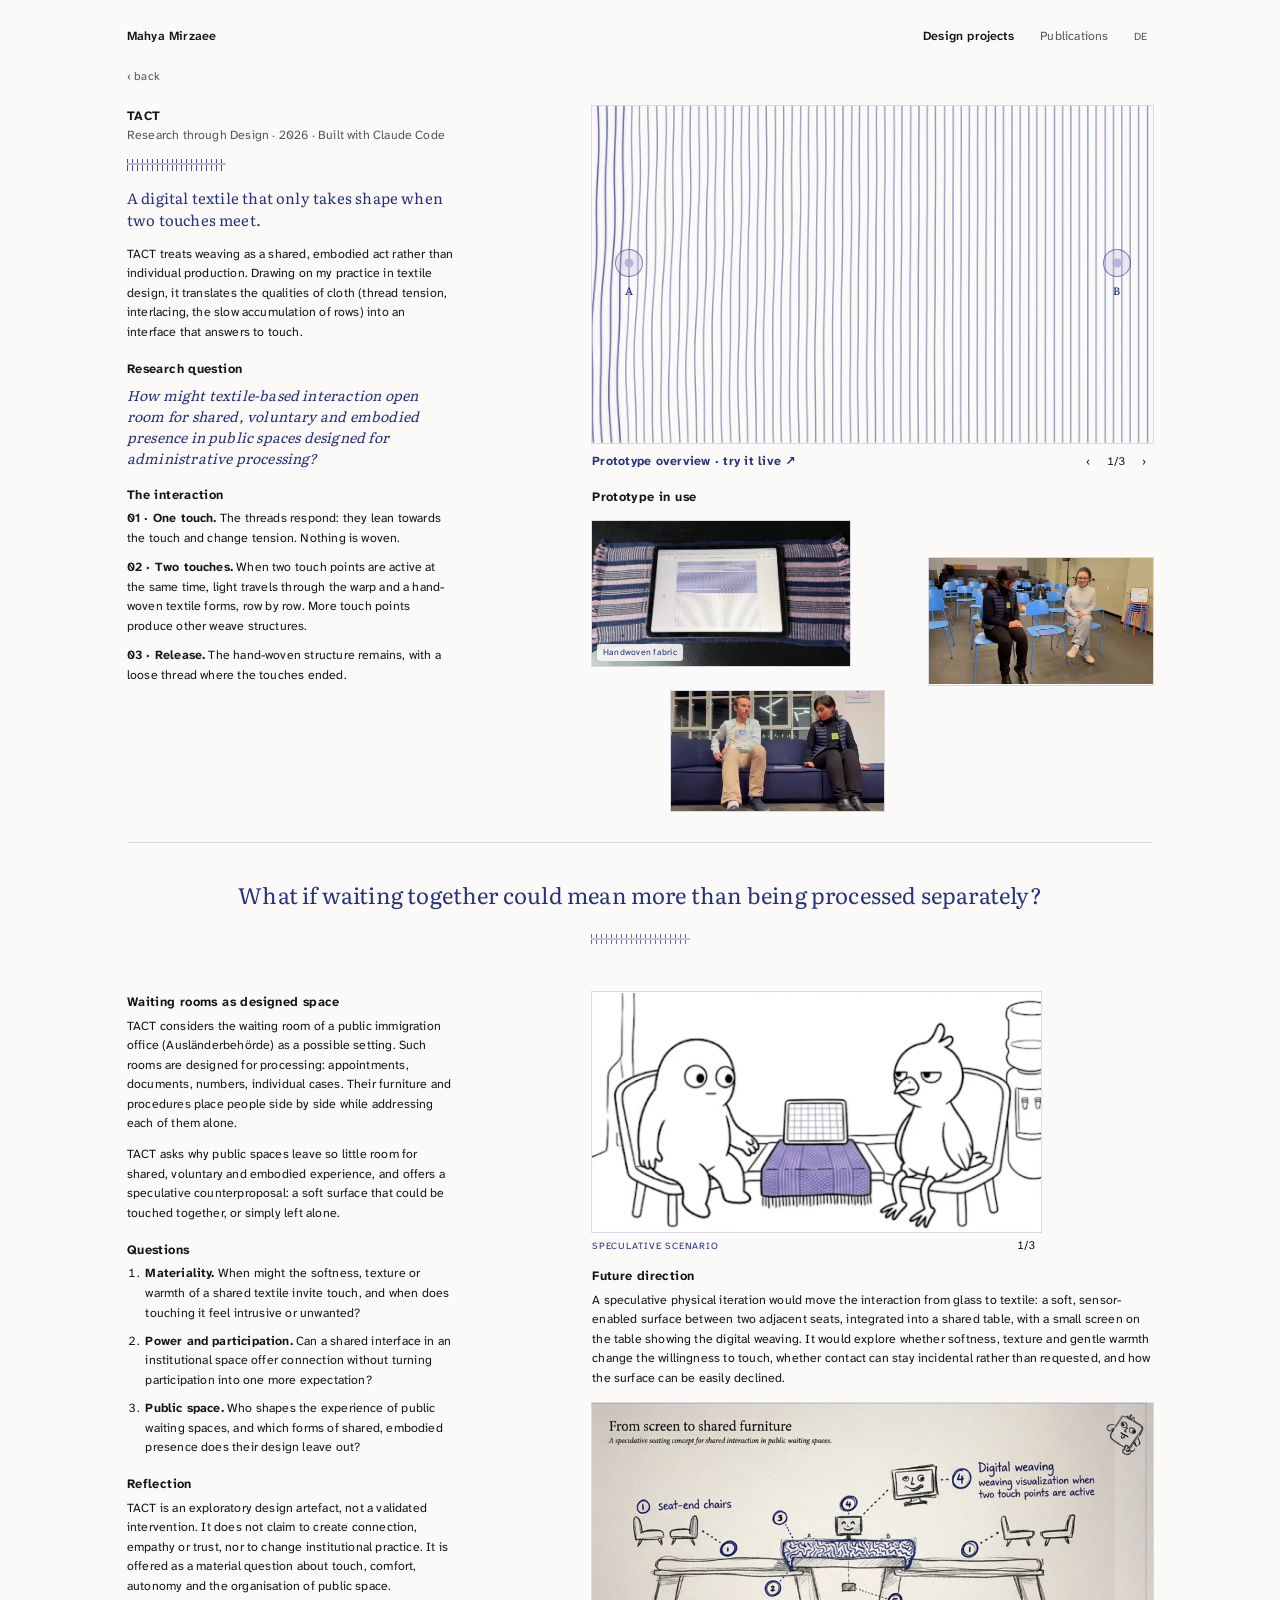
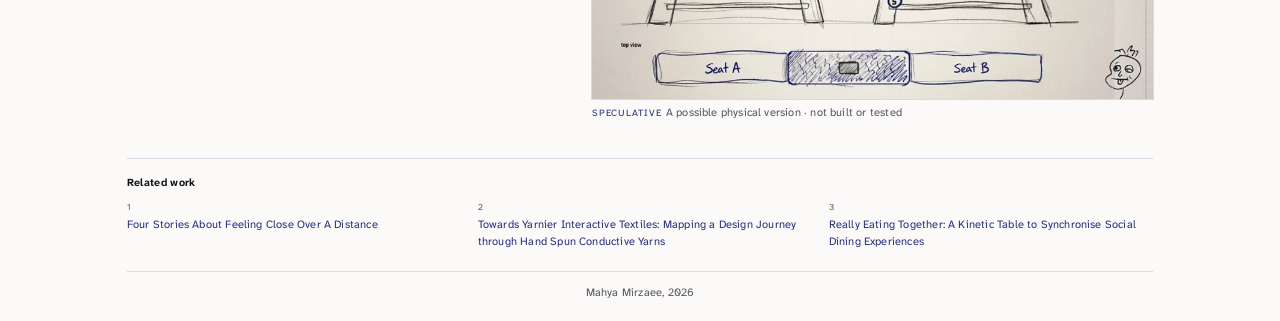
==== project.html @ 3518ac8b "Remove the tablet and touch-points note from the page; it stays in the project notes Co-Authored-By:" ====
<!doctype html>
<html lang="en">
<head>
  <meta charset="utf-8">
  <meta name="viewport" content="width=device-width, initial-scale=1">
  <title>TACT · Mahya Mirzaee</title>
  <meta name="description" content="TACT: a speculative HCI artefact. A digital textile that only takes shape when two touches meet, questioning how shared, voluntary and embodied experience might find room in institutional public spaces.">
  <meta name="theme-color" content="#fbfaf8">
  <link rel="icon" href="icon.svg" type="image/svg+xml">
  <link rel="stylesheet" href="project.css?v=55">
<style id="site-bar">
  /* same top bar as the portfolio (mahyamirzaee.github.io) */
  .site-bar { display: flex; flex-wrap: wrap; align-items: baseline; gap: 12px 24px; padding: 4px 0 26px; font-family: "Atkinson Hyperlegible Next", system-ui, sans-serif; }
  .site-bar .sb-name { margin-right: auto; font-size: 15px; font-weight: 600; color: #141418; text-decoration: none; }
  .site-bar nav { display: flex; flex-wrap: wrap; gap: 6px 32px; }
  .site-bar nav a { font-size: 15px; color: #55545f; text-decoration: none; }
  .site-bar nav a[aria-current="page"] { color: #141418; font-weight: 600; }
  .site-bar .sb-lang { font-size: 13px; color: #55545f; text-decoration: none; padding: 2px 7px; }
  .site-bar a:hover { color: #26307f; }
  /* one look for every back link */
  .top { font-size: 14px; }
  .top a { color: #55545f; text-decoration: none; }
  .top a:hover { color: #141418; text-decoration: underline; }
  @media (max-width: 640px) { .site-bar .sb-name { width: 100%; } }
</style>
</head>
<body>
<div class="page">

  <header class="site-bar">
    <a class="sb-name" href="https://mahyamirzaee.github.io/">Mahya Mirzaee</a>
    <nav aria-label="Main">
      <a href="https://mahyamirzaee.github.io/projects/" aria-current="page">Design projects</a>
      <a href="https://mahyamirzaee.github.io/publications/">Publications</a>
    </nav>
    <a class="sb-lang" href="https://mahyamirzaee.github.io/de/projects/" lang="de" hreflang="de" aria-label="Deutsch">DE</a>
  </header>
  <nav class="top" aria-label="Back">
    <a href="https://mahyamirzaee.github.io/projects/">‹ back</a>
  </nav>

  <main>
  <!-- ===== Screen 1: proposition, research question, the implemented prototype ===== -->
  <section class="sheet" aria-labelledby="title">
    <div class="col">
      <h1 id="title">TACT</h1>
      <p class="sub">Research through Design · 2026 · Built with Claude Code</p>
      <div class="thread" aria-hidden="true"></div>

      <p class="lead">A digital textile that only takes shape when two touches meet.</p>
      <p>TACT treats weaving as a shared, embodied act rather than individual production. Drawing on my practice in textile design, it translates the qualities of cloth (thread tension, interlacing, the slow accumulation of rows) into an interface that answers to touch.</p>

      <h2>Research question</h2>
      <p class="rq">How might textile-based interaction open room for shared, voluntary and embodied presence in public spaces designed for administrative processing?</p>

      <h2>The interaction</h2>
      <ol class="stages">
        <li>
          <span><b>01 · One touch.</b> The threads respond: they lean towards the touch and change tension. Nothing is woven.</span>
        </li>
        <li>
          <span><b>02 · Two touches.</b> When two touch points are active at the same time, light travels through the warp and a hand-woven textile forms, row by row. More touch points produce other weave structures.</span>
        </li>
        <li>
          <span><b>03 · Release.</b> The hand-woven structure remains, with a loose thread where the touches ended.</span>
        </li>
      </ol>

    </div>

    <div class="cluster">
      <figure>
        <div class="frame r32 slides seq" id="slides" data-group="overview" data-slide="0" aria-roledescription="slideshow" aria-label="Screen captures of the digital prototype">
          <img class="slide on" src="img/loom-1-presence.webp" alt="Warp threads leaning towards the left edge where one touch is placed; nothing is woven." data-caption="01 · One touch. The threads lean towards it and change tension. Nothing is woven.">
          <img class="slide" src="img/loom-3-weaving.webp" alt="Lilac weft interlaced with indigo warp; a dark shuttle carries the newest row." data-caption="02 · Two touches. Light travels through the warp and a hand-woven textile forms, row by row." loading="lazy">
          <img class="slide" src="img/loom-4-trace.webp" alt="The woven cloth remains after release; the last row stops part-way with a loose thread end." data-caption="03 · Release. The hand-woven structure remains, with a loose thread where the touches ended." loading="lazy">
          <!-- gentle invitation on the first slide: a quiet touch mark at each edge -->
          <span class="invite left" aria-hidden="true"><i></i><b>A</b></span>
          <span class="invite right" aria-hidden="true"><i></i><b>B</b></span>
          <button class="zoom-btn" type="button" aria-label="Open large view">⤢</button>
        </div>
        <div class="slidebar">
          <a class="try" href="./?mode=exhibition&amp;demo=1" target="_blank" rel="noopener">Prototype overview · try it live ↗</a>
          <div class="controls">
            <button type="button" id="slide-prev" aria-label="Previous image">‹</button>
            <span class="count" id="slide-count">1/3</span>
            <button type="button" id="slide-next" aria-label="Next image">›</button>
          </div>
        </div>
      </figure>

      <h2 class="cluster-title">Prototype in use</h2>
      <div class="mosaic" data-group="in-use">
          <div class="tile zoomable seq t-swap" id="swap" data-cap="Prototype in use">
            <img class="swap-item on" src="img/photo-textile-v2.webp" alt="The tablet running TACT on the handwoven prototype fabric: indigo and lilac stripes with fringed ends." loading="lazy">
            <video class="swap-item" src="video/in-use-2.mp4" poster="video/poster-2.webp" autoplay muted loop playsinline preload="metadata" aria-label="Two hands, one from each side, touching the edges of the tablet on a table."></video>
            <span class="tile-label" id="swap-label">Handwoven fabric</span>
            <button class="zoom-btn" type="button" aria-label="Open large view">⤢</button>
          </div>
          <div class="tile zoomable t-chairs" id="use-chairs" data-cap="Prototype in use"><video src="video/in-use-1.mp4" poster="video/poster-1.webp" autoplay muted loop playsinline preload="metadata" aria-label="Two people seated on waiting-room chairs touch the tablet placed on a chair between them."></video></div>
          <div class="tile zoomable t-sofa" id="use-sofa" data-cap="Prototype in use"><video src="video/in-use-3.mp4" poster="video/poster-3.webp" autoplay muted loop playsinline preload="metadata" aria-label="Two people seated on a sofa rest a hand on the tablet lying between them."></video></div>
      </div>
    </div>
  </section>

  <!-- ===== The central statement ===== -->
  <section class="statement" aria-labelledby="statement-label">
    <blockquote>What if waiting together could mean more than being processed separately?</blockquote>
  </section>

  <!-- ===== Screen 2: context, questions, reflection, future direction ===== -->
  <section class="sheet" aria-labelledby="context">
    <div class="col">
      <h2 id="context">Waiting rooms as designed space</h2>
      <p>TACT considers the waiting room of a public immigration office (Ausländerbehörde) as a possible setting. Such rooms are designed for processing: appointments, documents, numbers, individual cases. Their furniture and procedures place people side by side while addressing each of them alone.</p>
      <p>TACT asks why public spaces leave so little room for shared, voluntary and embodied experience, and offers a speculative counterproposal: a soft surface that could be touched together, or simply left alone.</p>

      <h2>Questions</h2>
      <ol class="qs">
        <li><b>Materiality.</b> When might the softness, texture or warmth of a shared textile invite touch, and when does touching it feel intrusive or unwanted?</li>
        <li><b>Power and participation.</b> Can a shared interface in an institutional space offer connection without turning participation into one more expectation?</li>
        <li><b>Public space.</b> Who shapes the experience of public waiting spaces, and which forms of shared, embodied presence does their design leave out?</li>
      </ol>

      <h2>Reflection</h2>
      <p>TACT is an exploratory design artefact, not a validated intervention. It does not claim to create connection, empathy or trust, nor to change institutional practice. It is offered as a material question about touch, comfort, autonomy and the organisation of public space.</p>

    </div>

    <div class="cluster">
      <figure class="scenario-figure">
      <div class="frame zoomable seq scenario" id="scenario" data-group="scenario" data-cap="Speculative scenario">
        <img class="swap-item on" src="img/scenario-1.webp" alt="Comic panel 1: two figures sit on chairs on either side of a small table covered with a woven textile and a screen; they ignore each other." loading="lazy" data-cap="Waiting">
        <img class="swap-item" src="img/scenario-2.webp" alt="Comic panel 2: one figure curiously touches the textile; a soft light appears under the finger; the other still looks away." loading="lazy" data-cap="One touch">
        <img class="swap-item" src="img/scenario-3.webp" alt="Comic panel 3: both figures rest a hand on the textile; it glows, the screen fills with weaving, and both smile." loading="lazy" data-cap="Two touches">
        <button class="zoom-btn" type="button" aria-label="Open large view">⤢</button>
      </div>
      <div class="slidebar">
        <figcaption><span class="note concept">Speculative scenario</span></figcaption>
        <div class="controls"><span class="count" id="scenario-count">1/3</span></div>
      </div>
      </figure>
      <div class="col future">
        <h2>Future direction</h2>
        <p>A speculative physical iteration would move the interaction from glass to textile: a soft, sensor-enabled surface between two adjacent seats, integrated into a shared table, with a small screen on the table showing the digital weaving. It would explore whether softness, texture and gentle warmth change the willingness to touch, whether contact can stay incidental rather than requested, and how the surface can be easily declined.</p>
      </div>
      <figure>
        <div class="frame sketch zoomable" id="future-sketch" data-cap="From screen to shared furniture">
          <img src="img/future-sketch.webp" alt="Hand-drawn concept: two benches whose inner ends meet as a small shared table, covered with a woven surface marked A and B; a small screen on the table shows the weaving. Below, a top view of Seat A, the woven centre and Seat B." loading="lazy">
        </div>
        <figcaption><span class="note concept">Speculative</span>A possible physical version · not built or tested</figcaption>
      </figure>
    </div>
  </section>
  <section class="related related-wide" aria-labelledby="related-title">
    <h2 class="cluster-title" id="related-title">Related work</h2>
    <ol>
      <li><a href="https://doi.org/10.1145/2839462.2856523" target="_blank" rel="noopener">Four Stories About Feeling Close Over A Distance</a></li>
      <li><a href="https://doi.org/10.1145/3715336.3735441" target="_blank" rel="noopener">Towards Yarnier Interactive Textiles: Mapping a Design Journey through Hand Spun Conductive Yarns</a></li>
      <li><a href="https://doi.org/10.1145/2735711.2735822" target="_blank" rel="noopener">Really Eating Together: A Kinetic Table to Synchronise Social Dining Experiences</a></li>
    </ol>
  </section>
  </main>

  <footer class="foot">
    <span>Mahya Mirzaee, 2026</span>
  </footer>
</div>

<script>
  // Tap or swipe a picture frame to go to the next one.
  // Tap (or swipe left) = next, swipe right = previous, arrow keys also work.
  // The small ⤢ button in the corner is left alone, so it can open the large view.
  function tactAdvance(el, next, prev, onUse) {
    var x0 = 0, y0 = 0, t0 = 0, id = null, moved = false;
    function onBtn(e) { return e.target.closest && e.target.closest(".zoom-btn"); }
    el.addEventListener("pointerdown", function (e) {
      if (onBtn(e)) return;
      id = e.pointerId; x0 = e.clientX; y0 = e.clientY; t0 = Date.now(); moved = false;
    });
    el.addEventListener("pointermove", function (e) {
      if (e.pointerId !== id) return;
      if (Math.abs(e.clientX - x0) > 10 || Math.abs(e.clientY - y0) > 10) moved = true;
    });
    el.addEventListener("pointerup", function (e) {
      if (e.pointerId !== id) return;
      id = null;
      if (onBtn(e)) return;
      var dx = e.clientX - x0, dy = e.clientY - y0;
      if (Math.abs(dx) > 35 && Math.abs(dx) > Math.abs(dy)) { if (dx < 0) next(); else prev(); }
      else if (!moved && Date.now() - t0 < 700) {
        el.dispatchEvent(new CustomEvent("tact-open", { bubbles: true }));
        return;
      }
      else return;
      if (onUse) onUse();
    });
    el.addEventListener("pointercancel", function () { id = null; });
    el.tactNext = function () { next(); if (onUse) onUse(); };
    el.tactPrev = function () { prev(); if (onUse) onUse(); };
    el.tabIndex = 0;
    el.addEventListener("keydown", function (e) {
      if (e.key === "ArrowRight") { e.preventDefault(); next(); if (onUse) onUse(); }
      if (e.key === "ArrowLeft") { e.preventDefault(); prev(); if (onUse) onUse(); }
    });
  }
</script>

<script>
  // Slideshow: a new screen capture every 6 seconds, woven in from the top.
  // It pauses on hover and with the II button, and stays still for visitors who reduce motion.
  (function () {
    var box = document.getElementById("slides");
    var slides = box.querySelectorAll(".slide");
    var caption = document.getElementById("slide-caption");
    var count = document.getElementById("slide-count");
    var pauseBtn = null;
    var i = 0, timer = null, paused = false, hovering = false;
    var reduce = window.matchMedia("(prefers-reduced-motion: reduce)").matches;

    function go(n) {
      slides.forEach(function (s) { s.classList.remove("was"); });
      slides[i].classList.remove("on");
      slides[i].classList.add("was");
      i = (n + slides.length) % slides.length;
      void slides[i].offsetWidth;
      slides[i].classList.add("on");
      if (caption) caption.textContent = slides[i].getAttribute("data-caption");
      box.setAttribute("data-slide", i);   // the touch marks show on the first slide only
      count.textContent = (i + 1) + "/" + slides.length;
    }
    function schedule() {
      clearInterval(timer);
      if (!paused && !hovering && !reduce) timer = setInterval(function () { go(i + 1); }, 3000);
    }
    document.getElementById("slide-next").onclick = function () { go(i + 1); schedule(); };
    document.getElementById("slide-prev").onclick = function () { go(i - 1); schedule(); };

    box.addEventListener("mouseenter", function () { hovering = true; schedule(); });
    box.addEventListener("mouseleave", function () { hovering = false; schedule(); });
    tactAdvance(box, function () { go(i + 1); }, function () { go(i - 1); }, schedule);
    if (reduce) paused = true;
    schedule();
  })();
</script>

<script>
  // The large tile: the fabric photo and the two-hands video take turns, fading into each other.
  (function () {
    var tile = document.getElementById("swap");
    if (!tile) return;
    var items = tile.querySelectorAll(".swap-item");
    var label = document.getElementById("swap-label");
    var i = 0, hovering = false, timer = null;
    var reduce = window.matchMedia("(prefers-reduced-motion: reduce)").matches;

    function go(n) {
      items[i].classList.remove("on");
      i = (n + items.length) % items.length;
      items[i].classList.add("on");
      if (label) label.style.opacity = items[i].tagName === "IMG" ? "1" : "0";
    }
    function schedule() {
      clearInterval(timer);
      if (!hovering && !reduce) timer = setInterval(function () { go(i + 1); }, 3000);
    }
    tile.addEventListener("mouseenter", function () { hovering = true; schedule(); });
    tile.addEventListener("mouseleave", function () { hovering = false; schedule(); });
    tactAdvance(tile, function () { go(i + 1); }, function () { go(i - 1); }, schedule);
    schedule();
  })();
</script>

<script>
  // The scenario frame: the three comic panels follow each other, like a short story.
  (function () {
    var box = document.getElementById("scenario");
    if (!box) return;
    var items = box.querySelectorAll(".swap-item");
    var count = document.getElementById("scenario-count");
    var i = 0, hovering = false, timer = null;
    var reduce = window.matchMedia("(prefers-reduced-motion: reduce)").matches;

    function go(n) {
      items[i].classList.remove("on");
      i = (n + items.length) % items.length;
      items[i].classList.add("on");
      if (count) count.textContent = (i + 1) + "/" + items.length;
    }
    function schedule() {
      clearInterval(timer);
      if (!hovering && !reduce) timer = setInterval(function () { go(i + 1); }, 3000);
    }
    box.addEventListener("mouseenter", function () { hovering = true; schedule(); });
    box.addEventListener("mouseleave", function () { hovering = false; schedule(); });
    tactAdvance(box, function () { go(i + 1); }, function () { go(i - 1); }, schedule);
    schedule();
  })();
</script>

<script>
  // Large view: the ⤢ button on a sequence, or a click on any other picture, opens it big.
  // Close with a click anywhere, the × button, or Esc.
  (function () {
    var lb = document.createElement("div");
    lb.className = "lightbox";
    lb.hidden = true;
    lb.setAttribute("role", "dialog");
    lb.setAttribute("aria-modal", "true");
    lb.setAttribute("aria-label", "Large view");
    lb.innerHTML = '<button class="lb-close" type="button" aria-label="Close large view">×</button>' +
                   '<button class="lb-prev" type="button" aria-label="Previous picture">‹</button>' +
                   '<button class="lb-next" type="button" aria-label="Next picture">›</button>' +
                   '<div class="lb-inner"></div><p class="lb-cap"></p>';
    document.body.appendChild(lb);
    var inner = lb.querySelector(".lb-inner");
    var cap = lb.querySelector(".lb-cap");
    var closeBtn = lb.querySelector(".lb-close");
    var prevBtn = lb.querySelector(".lb-prev");
    var nextBtn = lb.querySelector(".lb-next");
    var opener = null;

    var list = [], at = 0;

    function mediaOf(el) { return el.querySelector(".on") || el.querySelector("img, video"); }
    function capOf(m) {
      var tile = m.closest("[data-cap], [data-cap-img]");
      return m.getAttribute("data-cap") || m.getAttribute("data-caption") ||
        (tile ? (tile.getAttribute("data-cap") ||
          tile.getAttribute(m.tagName === "VIDEO" ? "data-cap-video" : "data-cap-img")) : "") || "";
    }
    function show(n) {
      at = (n + list.length) % list.length;
      var m = list[at];
      var big;
      if (m.tagName === "VIDEO") {
        big = document.createElement("video");
        big.src = m.getAttribute("src");
        big.muted = true; big.loop = true; big.autoplay = true; big.playsInline = true; big.controls = true;
      } else {
        big = document.createElement("img");
        big.src = m.getAttribute("src");
        big.alt = m.getAttribute("alt") || "";
      }
      big.addEventListener("click", function (e) { e.stopPropagation(); });
      inner.replaceChildren(big);
      cap.textContent = capOf(m);
    }
    function allPictures() {
      return [].slice.call(document.querySelectorAll(
        ".frame.slides img, .mosaic .tile img, .mosaic .tile video, .frame.scenario img, .frame.sketch img"));
    }
    function open(el) {
      list = allPictures();
      if (!list.length) return;
      var vis = mediaOf(el);
      var i = list.indexOf(vis);
      opener = el;
      show(i < 0 ? 0 : i);
      prevBtn.hidden = nextBtn.hidden = list.length < 2;
      lb.hidden = false;
      document.documentElement.style.overflow = "hidden";
      closeBtn.focus();
    }
    function close() {
      if (lb.hidden) return;
      lb.hidden = true;
      inner.replaceChildren();
      document.documentElement.style.overflow = "";
      if (opener) opener.focus();
    }

    // every picture opens the large view in the same way
    document.querySelectorAll(".zoomable, .seq").forEach(function (el) {
      el.tabIndex = 0;
      el.setAttribute("role", "button");
      el.setAttribute("aria-label", "Open large view");
      if (!el.classList.contains("seq")) el.addEventListener("click", function () { open(el); });
      el.addEventListener("tact-open", function () { open(el); });
      el.addEventListener("keydown", function (e) {
        if (e.key === "Enter" || e.key === " ") { e.preventDefault(); open(el); }
      });
    });
    document.querySelectorAll(".zoom-btn").forEach(function (btn) {
      btn.addEventListener("click", function (e) {
        e.stopPropagation();
        var frame = btn.closest(".frame, .tile");
        if (frame) open(frame);
      });
    });
    function step(dir) { if (list.length > 1) show(at + dir); }

    // Each picture gets its own address, so a link from a PDF opens the page
    // exactly at that picture and shows it large.
    var pics = document.querySelectorAll("#slides, #swap, #use-chairs, #use-sofa, #scenario, #future-sketch");
    pics.forEach(function (el) {
      var a = document.createElement("a");
      a.className = "pic-link";
      a.href = location.origin + location.pathname + "#" + el.id;
      a.tabIndex = -1;
      a.setAttribute("aria-hidden", "true");
      el.parentNode.insertBefore(a, el);
      a.appendChild(el);
      a.addEventListener("click", function (e) { e.preventDefault(); });
    });
    function openFromHash() {
      if (!location.hash) return;
      var el = document.querySelector(location.hash);
      if (!el || !el.id) return;
      el.scrollIntoView({ block: "center" });
      setTimeout(function () { open(el); }, 400);
    }
    window.addEventListener("hashchange", openFromHash);
    setTimeout(openFromHash, 300);
    prevBtn.addEventListener("click", function (e) { e.stopPropagation(); step(-1); });
    nextBtn.addEventListener("click", function (e) { e.stopPropagation(); step(1); });
    var sx = 0, sy = 0, sid = null;
    lb.addEventListener("pointerdown", function (e) { sid = e.pointerId; sx = e.clientX; sy = e.clientY; });
    lb.addEventListener("pointerup", function (e) {
      if (e.pointerId !== sid) return;
      sid = null;
      var dx = e.clientX - sx, dy = e.clientY - sy;
      if (Math.abs(dx) > 45 && Math.abs(dx) > Math.abs(dy)) { e.stopPropagation(); step(dx < 0 ? 1 : -1); }
    });
    lb.addEventListener("click", close);
    closeBtn.addEventListener("click", function (e) { e.stopPropagation(); close(); });
    document.addEventListener("keydown", function (e) {
      if (lb.hidden) return;
      if (e.key === "Escape") close();
      if (e.key === "ArrowRight") step(1);
      if (e.key === "ArrowLeft") step(-1);
    });
  })();
</script>
</body>
</html>
---- project.css ----
/* TACT: project page
   Compact editorial layout: a narrow text column beside clusters of frames.
   Two "screens": (1) the work, (2) its questions and its future. */

@font-face {
  font-family: "Literata";
  src: url("fonts/Literata.woff2") format("woff2");
  font-weight: 200 900;
  font-display: swap;
}
@font-face {
  font-family: "Atkinson Hyperlegible Next";
  src: url("fonts/AtkinsonHyperlegibleNext.woff2") format("woff2");
  font-weight: 200 800;
  font-display: swap;
}

:root {
  --paper: #fbfaf8;
  --ink: #141418;
  --soft: #55555f;
  --indigo: #26307f;
  --lilac: #b3add8;
  --rule: rgba(38, 48, 127, 0.16);
  --head: "Literata", Georgia, serif;
  --text: "Atkinson Hyperlegible Next", system-ui, sans-serif;
}

* { box-sizing: border-box; }
html { -webkit-text-size-adjust: 100%; }
body {
  margin: 0;
  background: var(--paper);
  color: var(--ink);
  font-family: var(--text);
  font-size: 15px;
  line-height: 1.58;
  letter-spacing: 0.015em;
}
a { color: inherit; text-underline-offset: 0.2em; text-decoration-thickness: 1px; }
a:focus-visible, button:focus-visible { outline: 2px solid var(--indigo); outline-offset: 2px; }
img, iframe { display: block; max-width: 100%; }
p { margin: 0 0 0.9em; }

/* ---------- Page frame ---------- */
.page { max-width: 1340px; margin: 0 auto; padding: 28px 48px 24px; }

.top { display: flex; justify-content: space-between; margin-bottom: 24px; font-size: 14px; align-items: center; }
.top a { text-decoration: none; }
.top a:hover { text-decoration: underline; }

/* one "screen": text column + cluster of frames */
.sheet {
  display: grid;
  grid-template-columns: minmax(0, 400px) minmax(0, 1fr);
  gap: clamp(40px, 5vw, 88px);
  align-items: start;
}
.sheet + .sheet { margin-top: 28px; padding-top: 28px; border-top: 1px solid var(--rule); }

.col h1, .col h2 {
  margin: 0;
  font-family: var(--text);
  font-size: 15.5px;
  font-weight: 700;
  letter-spacing: 0.03em;
}
.col .sub { margin: 0 0 1.1em; color: var(--soft); }
.col h2 { margin-top: 1.3em; }
.col h2:first-child { margin-top: 0; }
.col h2 + p, .col h2 + ol { margin-top: 0.35em; }

.rq {
  font-family: var(--head);
  font-style: italic;
  font-size: 17px;
  line-height: 1.5;
  color: var(--indigo);
}
.steps, .qs { margin: 0; padding-left: 1.3em; }
.steps li, .qs li { margin-bottom: 0.25em; }
.qs { list-style: none; padding: 0; }
.qs li { margin-bottom: 0.6em; }
.small { font-size: 14px; color: var(--soft); }

/* the woven strip: a few warp threads with one lilac pick */
.thread {
  width: 120px;
  height: 14px;
  margin: 0 0 1.4em;
  background:
    linear-gradient(var(--lilac), var(--lilac)) 0 4.5px / 100% 3px no-repeat,
    repeating-linear-gradient(90deg, var(--indigo) 0 1.2px, transparent 1.2px 6px);
  opacity: 0.85;
}

/* ---------- Clusters of frames ---------- */
.cluster { display: grid; gap: 22px; }
.pair { display: grid; grid-template-columns: 1fr 1fr; gap: 22px; }
.pair.wide-left { grid-template-columns: 1.35fr 1fr; }

figure { margin: 0; }
figcaption { margin-top: 8px; font-size: 13.5px; line-height: 1.5; color: var(--soft); }
.note {
  margin-right: 0.45em;
  font-size: 11.5px;
  letter-spacing: 0.08em;
  text-transform: uppercase;
  color: var(--indigo);
}
.note.concept { color: #8a5a2b; }
.note.todo { color: var(--soft); }

.frame {
  position: relative;
  overflow: hidden;
  background: #fff;
  outline: 1px solid var(--rule);
  outline-offset: -1px;
}
.frame img { width: 100%; height: 100%; object-fit: cover; }
.r43 { aspect-ratio: 4 / 3; }
.r32 { aspect-ratio: 3 / 2; width: 100%; max-width: 640px; }
.r34 { aspect-ratio: 3 / 4; }
.r21 { aspect-ratio: 2 / 1; }
.r1410 { aspect-ratio: 14 / 10; max-height: calc(100vh - 340px); width: 100%; }
@media (max-width: 900px) { .r1410 { max-height: none; } }
.r149 { aspect-ratio: 14 / 9; }
.lead { font-family: var(--head); font-size: 18px; line-height: 1.45; color: var(--indigo); }
.numbered { list-style: none; padding: 0; }
.numbered li { margin-bottom: 0.5em; }
.numbered b { font-weight: 700; }
.cluster-title { margin: 0 0 -6px; font-size: 15.5px; font-weight: 700; letter-spacing: 0.03em; }.r11 { aspect-ratio: 1 / 1; }
.r75 { aspect-ratio: 7 / 5; }
.frame iframe { width: 100%; height: 100%; border: 0; }
.detail img { object-position: 0 0; transform: scale(2.1); transform-origin: 0 0; image-rendering: auto; }

.placeholder {
  display: flex;
  align-items: center;
  justify-content: center;
  padding: 18px;
  text-align: center;
  font-size: 13.5px;
  color: var(--soft);
  background: repeating-linear-gradient(90deg, rgba(38, 48, 127, 0.05) 0 1px, transparent 1px 8px);
  outline: 1px dashed rgba(20, 20, 24, 0.28);
  outline-offset: -1px;
}

/* ---------- The slideshow: each new image is woven in, row by row, from the top ---------- */
.slides { position: relative; }
.slides .slide { position: absolute; inset: 0; opacity: 0; }
.slides .slide.on { opacity: 1; z-index: 1; animation: weave-in 1100ms steps(14, end) both; }
.slides .slide.was { opacity: 1; z-index: 0; }
@keyframes weave-in {
  from { clip-path: inset(0 0 100% 0); }
  to   { clip-path: inset(0 0 0 0); }
}
@media (prefers-reduced-motion: reduce) {
  .slides .slide.on { animation: none; }
}

.slidebar { display: flex; justify-content: space-between; align-items: baseline; gap: 16px; margin-top: 6px; }
.slidebar figcaption { margin: 0; }
.controls { display: flex; align-items: center; gap: 4px; flex-shrink: 0; font-size: 14px; }
.controls button {
  border: 0;
  background: none;
  padding: 6px 9px;
  font: inherit;
  color: var(--ink);
  cursor: pointer;
}
.controls .count { min-width: 2.6em; text-align: center; font-variant-numeric: tabular-nums; }

/* ---------- Footer ---------- */
.foot {
  margin-top: 28px;
  padding-top: 14px;
  border-top: 1px solid var(--rule);
  display: flex;
  justify-content: space-between;
  flex-wrap: wrap;
  gap: 10px;
  font-size: 13.5px;
  color: var(--soft);
}

/* ---------- Tablet and phone ---------- */
@media (max-width: 900px) {
  body { font-size: 16px; }
  .sheet { grid-template-columns: 1fr; gap: 28px; }
  .sheet + .sheet { margin-top: 72px; }
  .top { margin-bottom: 40px; }
}
@media (max-width: 480px) {
  .pair, .pair.wide-left { grid-template-columns: 1fr; }
  .page { padding: 28px 18px 40px; }
  body { font-size: 16px; }
}

/* ---------- The way in: a clear button to the live prototype ---------- */
.try-row { display: flex; align-items: center; gap: 18px; flex-wrap: wrap; }
.try {
  display: inline-block;
  padding: 4px 0;
  border: 0;
  background: none;
  color: var(--indigo);
  text-decoration: none;
  font-weight: 700;
  font-size: 15px;
  letter-spacing: 0.02em;
  white-space: nowrap;
}
.try:hover { text-decoration: underline; text-underline-offset: 0.25em; }
.try-row .small { margin: 0; flex: 1; min-width: 14rem; }

/* ---------- Prototype in use: four small frames in one row ---------- */
.row4 { display: grid; grid-template-columns: repeat(4, 1fr); gap: 16px; margin-top: 12px; }
.row4 figcaption { font-size: 12.5px; }
@media (max-width: 1100px) { .row4 { grid-template-columns: repeat(2, 1fr); } }
@media (max-width: 900px) { .r32 { max-height: none; } .page { padding: 32px 24px 44px; } }

/* Prototype in use: three frames under the slideshow */
.row3 { display: grid; grid-template-columns: repeat(3, 1fr); gap: 16px; margin-top: 10px; max-width: 640px; }
.row3 figcaption { font-size: 12.5px; }
.slides + .slidebar, .slidebar { max-width: 640px; }
.try-row { max-width: 640px; }
@media (max-width: 480px) { .row3 { grid-template-columns: 1fr 1fr; } }

/* Gentle invitation: a soft touch mark at each edge of the first slide */
.invite {
  position: absolute;
  top: 50%;
  z-index: 3;
  display: flex;
  flex-direction: column;
  align-items: center;
  gap: 6px;
  transform: translateY(-50%);
  opacity: 0;
  transition: opacity 900ms ease;
  pointer-events: none;
  color: var(--indigo);
  font-family: var(--head);
  font-size: 13px;
}
.invite.left { left: 4%; }
.invite.right { right: 4%; }
.invite i {
  display: block;
  width: 34px;
  height: 34px;
  border-radius: 50%;
  border: 1.5px solid rgba(38, 48, 127, 0.55);
  background: radial-gradient(circle, rgba(179, 173, 216, 0.9) 0 5px, rgba(179, 173, 216, 0.25) 6px 100%);
  animation: breathe 3.2s ease-in-out infinite;
}
.invite b { font-weight: 500; }
.slides[data-slide="0"] .invite { opacity: 1; }
.slides[data-invite="1"][data-slide="0"] .invite { opacity: 0; }
.slides[data-invite="1"][data-slide="1"] .invite { opacity: 1; }
@keyframes breathe {
  0%, 100% { transform: scale(0.88); box-shadow: 0 0 0 0 rgba(179, 173, 216, 0.5); }
  50%      { transform: scale(1);    box-shadow: 0 0 0 9px rgba(179, 173, 216, 0); }
}
@media (prefers-reduced-motion: reduce) { .invite i { animation: none; } }

/* images sit towards the right edge of their column */
.sheet > .cluster { justify-self: end; width: 100%; max-width: 680px; }
.r32, .row3, .slidebar, .try-row { max-width: none; }
@media (max-width: 900px) { .sheet > .cluster { justify-self: stretch; max-width: none; } }

/* Prototype in use sits directly under the slideshow, visible at first glance */
.in-use { margin-top: -4px; }
.in-use .cluster-title { margin: 0 0 6px; font-size: 13px; }
.in-use .row3 { margin-top: 0; gap: 14px; }
.in-use .row3 figcaption { font-size: 12px; margin-top: 5px; }
.in-use .placeholder { font-size: 12px; padding: 10px; }
.sheet > .cluster { gap: 16px; }

/* Large screens: show the whole page a little smaller than 100% (82.5%) */
@media (min-width: 1000px) {
  .page { zoom: 0.825; }
}


/* Situated context (under the prototype) and related work (end of page) */
.context { margin-top: 6px; padding-top: 16px; border-top: 1px solid var(--rule); }
.context .cluster-title { margin: 0 0 8px; }
.context p { max-width: 62ch; }
.related { margin-top: 4px; }
.related .cluster-title { margin: 0 0 6px; }
.related ol { margin: 0; padding-left: 1.4em; }
.related li { padding: 6px 0; border-bottom: 1px dashed rgba(20, 20, 24, 0.25); }
.related .todo-line { color: var(--soft); font-size: 13.5px; }

/* Situated context: the political tension as a quiet but large pull quote */
.context-sub { margin: -4px 0 10px; font-family: var(--head); font-style: italic; color: var(--soft); }
.pull {
  margin: 18px 0 20px;
  padding: 2px 0 2px 18px;
  border-left: 3px solid var(--lilac);
  font-family: var(--head);
  font-size: 24px;
  line-height: 1.35;
  color: var(--indigo);
  max-width: 30ch;
}
.qs b { font-weight: 700; color: var(--ink); }

/* ---------- Central statement: the political tension, given space ---------- */
.statement {
  margin: 56px 0 8px;
  padding: 72px 0 80px;
  border-top: 1px solid var(--rule);
  text-align: center;
}
.statement-label {
  margin: 0 0 22px;
  font-size: 12px;
  letter-spacing: 0.12em;
  text-transform: uppercase;
  color: var(--soft);
}
.statement blockquote {
  margin: 0 auto;
  max-width: 24ch;
  font-family: var(--head);
  font-size: clamp(26px, 3.2vw, 40px);
  line-height: 1.3;
  color: var(--indigo);
}
.statement blockquote::after {
  content: "";
  display: block;
  width: 120px;
  height: 12px;
  margin: 30px auto 0;
  background:
    linear-gradient(var(--lilac), var(--lilac)) 0 4.5px / 100% 3px no-repeat,
    repeating-linear-gradient(90deg, var(--indigo) 0 1.2px, transparent 1.2px 6px);
  opacity: 0.7;
}
.statement + .sheet { margin-top: 0; padding-top: 0; border-top: 0; }

/* ---------- The interaction: three stages with small screen captures ---------- */
.stages { list-style: none; margin: 0.4em 0 0; padding: 0; }
.stages li { display: grid; grid-template-columns: 64px 1fr; gap: 14px; align-items: start; margin-bottom: 0.8em; }
.thumb { display: block; width: 64px; height: 48px; overflow: hidden; outline: 1px solid var(--rule); outline-offset: -1px; background: #fff; }
.thumb img { width: 100%; height: 100%; object-fit: cover; object-position: center top; }

/* questions as a quiet numbered list */
ol.qs { list-style: decimal; padding-left: 1.3em; }
ol.qs li { margin-bottom: 0.7em; padding-left: 0.2em; }
.future h2 { margin-top: 0; }
.future p { margin-bottom: 0.2em; }

/* the central question on one line on wide screens; it wraps naturally on small ones */
@media (min-width: 1000px) {
  .statement blockquote { max-width: none; white-space: nowrap; font-size: clamp(22px, 2.1vw, 32px); }
}

/* stages without pictures: a simple list */
.stages li { display: block; }
/* the prototype link sits directly under the slideshow, with the slide controls */
.slidebar .try { padding: 0; font-size: 15px; }

/* design intention: the closing question of the future direction */
.intention {
  margin: 14px 0 4px;
  padding-left: 14px;
  border-left: 2px solid var(--lilac);
  font-family: var(--head);
  font-style: italic;
  font-size: 16.5px;
  line-height: 1.45;
  color: var(--indigo);
}
.intention span {
  display: block;
  margin-bottom: 2px;
  font-family: var(--text);
  font-style: normal;
  font-size: 12px;
  font-weight: 700;
  letter-spacing: 0.04em;
  color: var(--ink);
}

/* Prototype in use: three short silent loops, like moving photographs */
.clip video { display: block; width: 100%; height: 100%; object-fit: cover; background: #e9e6ee; }

/* ---------- Prototype in use: a playful mosaic of tiles in different sizes ----------
   6 columns. The textile photo is the large tile; the others fit around it. */
.mosaic {
  display: grid;
  grid-template-columns: repeat(6, 1fr);
  grid-auto-rows: 58px;
  gap: 8px;
  margin-top: 4px;
}
.tile { overflow: hidden; background: #ece9f1; }
.tile img, .tile video { display: block; width: 100%; height: 100%; object-fit: cover; }
.t-textile { grid-column: 1 / 5; grid-row: 1 / 5; }   /* large: tablet on the handwoven cloth */
.t-start   { grid-column: 5 / 7; grid-row: 1 / 3; }   /* small: start screen */
.t-hands   { grid-column: 5 / 7; grid-row: 3 / 5; }   /* small: two hands */
.t-chairs  { grid-column: 1 / 4; grid-row: 5 / 8; }   /* half: between two chairs */
.t-sofa    { grid-column: 4 / 7; grid-row: 5 / 8; }   /* half: on a shared sofa */
.t-start img { object-position: 30% 40%; }
.mosaic-caption { margin: 8px 0 0; font-size: 12.5px; line-height: 1.5; color: var(--soft); }
@media (max-width: 480px) { .mosaic { grid-auto-rows: 40px; gap: 6px; } }

/* ---------- Hover: a picture grows a little. Click: it opens large. ---------- */
.zoomable { cursor: zoom-in; position: relative; transition: transform 350ms ease, box-shadow 350ms ease; }
.zoomable:hover, .zoomable:focus-visible {
  transform: scale(1.05);
  z-index: 2;
  box-shadow: 0 10px 28px rgba(20, 20, 24, 0.18);
}
.frame.zoomable:hover { transform: scale(1.02); }
@media (prefers-reduced-motion: reduce) { .zoomable, .zoomable:hover { transition: none; transform: none; } }

.lightbox {
  position: fixed;
  inset: 0;
  z-index: 50;
  display: flex;
  flex-direction: column;
  align-items: center;
  justify-content: center;
  gap: 14px;
  padding: 48px 24px 32px;
  background: rgba(251, 250, 248, 0.97);
  cursor: zoom-out;
}
.lightbox[hidden] { display: none; }
.lb-inner { max-width: min(1200px, 92vw); max-height: 80vh; display: flex; }
.lb-inner img, .lb-inner video { max-width: 100%; max-height: 80vh; object-fit: contain; box-shadow: 0 12px 40px rgba(20, 20, 24, 0.18); cursor: default; }
.lb-cap { margin: 0; max-width: 60ch; text-align: center; font-size: 14px; line-height: 1.5; color: var(--soft); }
.lb-close {
  position: absolute;
  top: 14px;
  right: 18px;
  border: 0;
  background: none;
  font-size: 34px;
  line-height: 1;
  color: var(--indigo);
  cursor: pointer;
}

/* a quiet label on a mosaic tile */
.tile-label {
  position: absolute;
  left: 6px;
  bottom: 6px;
  padding: 2px 7px;
  border-radius: 3px;
  background: rgba(251, 250, 248, 0.88);
  font-size: 10.5px;
  letter-spacing: 0.03em;
  color: var(--indigo);
  pointer-events: none;
}
.tile { position: relative; }

/* mosaic v2: one large swapping tile, two videos beside it */
.t-swap   { grid-column: 1 / 5; grid-row: 1 / 6; }
.t-swap .swap-item { position: absolute; inset: 0; width: 100%; height: 100%; object-fit: cover; opacity: 0; transition: opacity 1200ms ease; }
.t-swap .swap-item.on { opacity: 1; }
.t-swap .tile-label { z-index: 1; transition: opacity 600ms ease; }
.mosaic .t-chairs { grid-column: 5 / 7; grid-row: 1 / 3; }
.mosaic .t-sofa   { grid-column: 5 / 7; grid-row: 3 / 6; }

/* related work: linked titles */
.related li { font-size: 13.5px; line-height: 1.45; border-bottom-style: solid; border-bottom-color: var(--rule); }
.related a { color: var(--indigo); text-decoration: none; }
.related a:hover { text-decoration: underline; }

/* related work now sits in the text column, under the reflection */
.col .related { margin-top: 1.3em; }
.col .related .cluster-title { margin: 0 0 6px; font-size: inherit; }

/* Related work: one quiet row across the full page width */
.related-wide { margin-top: 44px; padding-top: 18px; border-top: 1px solid var(--rule); }
.related-wide .cluster-title { margin: 0 0 12px; font-size: 13px; }
.related-wide ol {
  display: grid;
  grid-template-columns: repeat(3, 1fr);
  gap: 32px;
  margin: 0;
  padding: 0;
  list-style: none;
  counter-reset: rw;
}
.related-wide li {
  counter-increment: rw;
  padding: 0;
  border: 0;
  font-size: 13.5px;
  line-height: 1.45;
}
.related-wide li::before {
  content: counter(rw) " ";
  display: block;
  margin-bottom: 4px;
  font-size: 11px;
  color: var(--soft);
}
.foot { margin-top: 36px; }
@media (max-width: 760px) { .related-wide ol { grid-template-columns: 1fr; gap: 14px; } }

/* Speculative scenario: three comic panels that follow each other */
.scenario { background: #fff; }
.scenario .swap-item { position: absolute; inset: 0; width: 100%; height: 100%; object-fit: contain; opacity: 0; transition: opacity 900ms ease; }
.scenario .swap-item.on { opacity: 1; }
.scenario-count { position: absolute; right: 8px; bottom: 6px; z-index: 1; font-size: 11px; color: var(--soft); font-variant-numeric: tabular-nums; }

/* scenario comic and furniture drawing side by side, both open large on click */
.future-pair { gap: 14px; }
.future-pair .drawing { background: #fff; }
.future-pair .drawing img { object-fit: contain; }
@media (max-width: 480px) { .future-pair { grid-template-columns: 1fr; } }


/* Prototype in use now sits in the text column, beside the scenario frame.
   The grid keeps its exact proportions, so the tiles only scale down. */
.col .in-use { margin-top: 1.6em; }
.col .in-use .mosaic {
  aspect-ratio: 561 / 322;
  grid-template-rows: repeat(5, 1fr);
  grid-auto-rows: auto;
  gap: 6px;
}

/* Sequences: tap or swipe to the next picture; the ⤢ button opens the large view */
.seq { cursor: pointer; touch-action: pan-y; }
.zoom-btn {
  position: absolute;
  top: 6px;
  right: 6px;
  z-index: 3;
  width: 26px;
  height: 26px;
  padding: 0;
  display: flex;
  align-items: center;
  justify-content: center;
  border: 0;
  border-radius: 50%;
  background: rgba(251, 250, 248, 0.85);
  color: var(--indigo);
  font-size: 13px;
  line-height: 1;
  cursor: zoom-in;
  opacity: 0;
  transition: opacity 250ms ease;
}
.seq:hover .zoom-btn, .zoom-btn:focus-visible { opacity: 1; }
@media (pointer: coarse) { .zoom-btn { opacity: 0.7; } }

/* ---------- Loosely placed frames: nothing lines up exactly ---------- */
/* the scenario sits slightly inset from the slideshow above it */
.cluster > figure:nth-of-type(2) { width: 88%; margin-left: auto; }

/* the three tiles are staggered: different heights, tops and bottoms */
.col .in-use .mosaic {
  aspect-ratio: 561 / 345;
  grid-template-rows: repeat(12, 1fr);
  gap: 0 10px;
}
.col .in-use .t-swap   { grid-row: 2 / 12; }
.col .in-use .t-chairs { grid-row: 1 / 7; margin-bottom: 9px; }
.col .in-use .t-sofa   { grid-row: 7 / 13; margin-top: 9px; margin-left: 18px; }

/* ---------- Staged pictures: stacked under each other, loosely offset ---------- */
.col .in-use .mosaic {
  display: block;
  aspect-ratio: auto;
}
.col .in-use .tile {
  display: block;
  aspect-ratio: 16 / 9;   /* the photo and both clips are about this shape already */
}
.col .in-use .t-swap   { width: 78%; margin: 0 0 13px 0; }
.col .in-use .t-chairs { width: 54%; margin: 0 0 15px 41%; }
.col .in-use .t-sofa   { width: 64%; margin: 0 0 0 11%; }

/* ---------- Staged clips under the scenario: loose, but compact ---------- */
.cluster .in-use { margin-top: 2px; }
.cluster .in-use .mosaic {
  position: relative;
  display: block;
  aspect-ratio: 561 / 290;
}
.cluster .in-use .tile { position: absolute; aspect-ratio: 16 / 9; }
.cluster .in-use .t-swap   { left: 0;   top: 0;    width: 46%; }
.cluster .in-use .t-chairs { right: 0;  top: 13%;  width: 32%; }
.cluster .in-use .t-sofa   { left: 14%; bottom: 0; width: 38%; }

/* phones: back to a simple loose stack */
@media (max-width: 760px) {
  .cluster .in-use .mosaic { position: static; aspect-ratio: auto; }
  .cluster .in-use .tile { position: relative; left: auto; right: auto; top: auto; bottom: auto; }
  .cluster .in-use .t-swap   { width: 78%; margin: 0 0 13px 0; }
  .cluster .in-use .t-chairs { width: 54%; margin: 0 0 15px 41%; }
  .cluster .in-use .t-sofa   { width: 64%; margin: 0 0 0 11%; }
}

/* ---------- Right column: pictures beside each other, as tall as the text ---------- */
.sheet > .cluster {
  grid-template-columns: 56% 1fr;
  gap: 14px 16px;
  align-items: start;
}
.cluster > figure:nth-of-type(1) { grid-column: 1; }            /* prototype overview */
.cluster > figure:nth-of-type(2) {                              /* scenario, dropped a little */
  grid-column: 2;
  width: 100%;
  margin: 30px 0 0 0;
}
.cluster .in-use { grid-column: 1 / -1; margin-top: 0; }
.cluster .in-use .mosaic { aspect-ratio: 561 / 318; }
.cluster .in-use .t-chairs { top: 16%; }

@media (max-width: 900px) {
  .sheet > .cluster { grid-template-columns: 1fr; }
  .cluster > figure:nth-of-type(1),
  .cluster > figure:nth-of-type(2) { grid-column: 1; margin: 0; }
  .cluster .in-use { grid-column: 1; }
}

/* ---------- Uniform framing: every picture gets the same hairline ---------- */
.tile {
  outline: 1px solid var(--rule);
  outline-offset: -1px;
  background: #fff;
}
.in-use .cluster-title { margin-bottom: 8px; }
.mosaic-caption { margin-top: 10px; }

/* ---------- Neat captioned gallery: large frames side by side ---------- */
.sheet > .cluster { grid-template-columns: 1fr; gap: 18px; align-items: start; }
.cluster > figure:nth-of-type(1),
.cluster > figure:nth-of-type(2) { grid-column: 1; width: 100%; margin: 0; }
.gallery-title { margin: 2px 0 0; }
.gallery { display: grid; grid-template-columns: repeat(2, 1fr); gap: 20px 16px; }
.g-item { margin: 0; }
.g-item .frame, .g-item .tile { width: 100%; aspect-ratio: 16 / 9; }
.g-item figcaption, .over-cap {
  margin: 8px 0 0;
  font-size: 12.5px;
  line-height: 1.45;
  color: var(--soft);
}
.g-item .slidebar { max-width: none; }
.g-item .slidebar figcaption { margin-top: 8px; }
/* the speculative label matches the other labels */
.note.concept { color: var(--indigo); }
@media (max-width: 760px) { .gallery { grid-template-columns: 1fr; } }

/* keep the whole page within two screens */
.sheet > .cluster { gap: 14px; }
.gallery { gap: 16px 16px; }
.cluster > figure:nth-of-type(1) .r32 { aspect-ratio: 5 / 3; }
.statement { padding: 54px 0 58px; margin-top: 44px; }
.statement { padding: 46px 0 50px; margin-top: 38px; }
.foot { margin-top: 26px; }


/* ---------- Screen 1: clips loosely placed next to each other ---------- */
.cluster .mosaic {
  position: relative;
  display: block;
  aspect-ratio: 561 / 290;
  margin-top: 8px;
}
.cluster .mosaic .tile { position: absolute; aspect-ratio: 16 / 9; }
.cluster .mosaic .t-swap   { left: 0;   top: 0;    width: 46%; }
.cluster .mosaic .t-chairs { right: 0;  top: 13%;  width: 32%; }
.cluster .mosaic .t-sofa   { left: 14%; bottom: 0; width: 38%; }

/* ---------- Screen 2: the scenario above the future direction ---------- */
.scenario-figure { width: 75%; }
.scenario-figure .slidebar { max-width: none; }
.sketch { width: 100%; aspect-ratio: 1868 / 986; background: #fff; }

.foot { justify-content: center; text-align: center; }

@media (max-width: 760px) {
  .cluster .mosaic { position: static; aspect-ratio: auto; }
  .cluster .mosaic .tile { position: relative; left: auto; right: auto; top: auto; bottom: auto; }
  .cluster .mosaic .t-swap   { width: 78%; margin: 0 0 13px 0; }
  .cluster .mosaic .t-chairs { width: 54%; margin: 0 0 15px 41%; }
  .cluster .mosaic .t-sofa   { width: 64%; margin: 0 0 0 11%; }
  .cluster > figure.scenario-figure { width: 100%; }
}

/* ---------- Large view: step through a sequence with the side buttons ---------- */
.lb-prev, .lb-next {
  position: absolute;
  top: 50%;
  transform: translateY(-50%);
  width: 64px;
  height: 96px;
  border: 0;
  background: rgba(251, 250, 248, 0.5);
  color: var(--indigo);
  font-size: 34px;
  line-height: 1;
  cursor: pointer;
  transition: background-color 250ms ease;
}
.lb-prev { left: 10px; }
.lb-next { right: 10px; }
.lb-prev:hover, .lb-next:hover { background: rgba(179, 173, 216, 0.45); }
.lb-prev[hidden], .lb-next[hidden] { display: none; }
.cluster > figure.scenario-figure { width: 75%; }
.scenario { aspect-ratio: 15 / 8; }
@media (max-width: 760px) { .cluster > figure.scenario-figure { width: 100%; } }
/* the right clip reads more clearly, and the scenario a touch larger */
.cluster .mosaic .t-chairs { width: 40%; }
.cluster > figure.scenario-figure { width: 80%; }
@media (max-width: 760px) {
  .cluster > figure.scenario-figure { width: 100%; }
  .cluster .mosaic .t-chairs { width: 54%; }
}
/* each picture is wrapped in its own link; the wrapper must not affect the layout */
.pic-link { display: contents; }
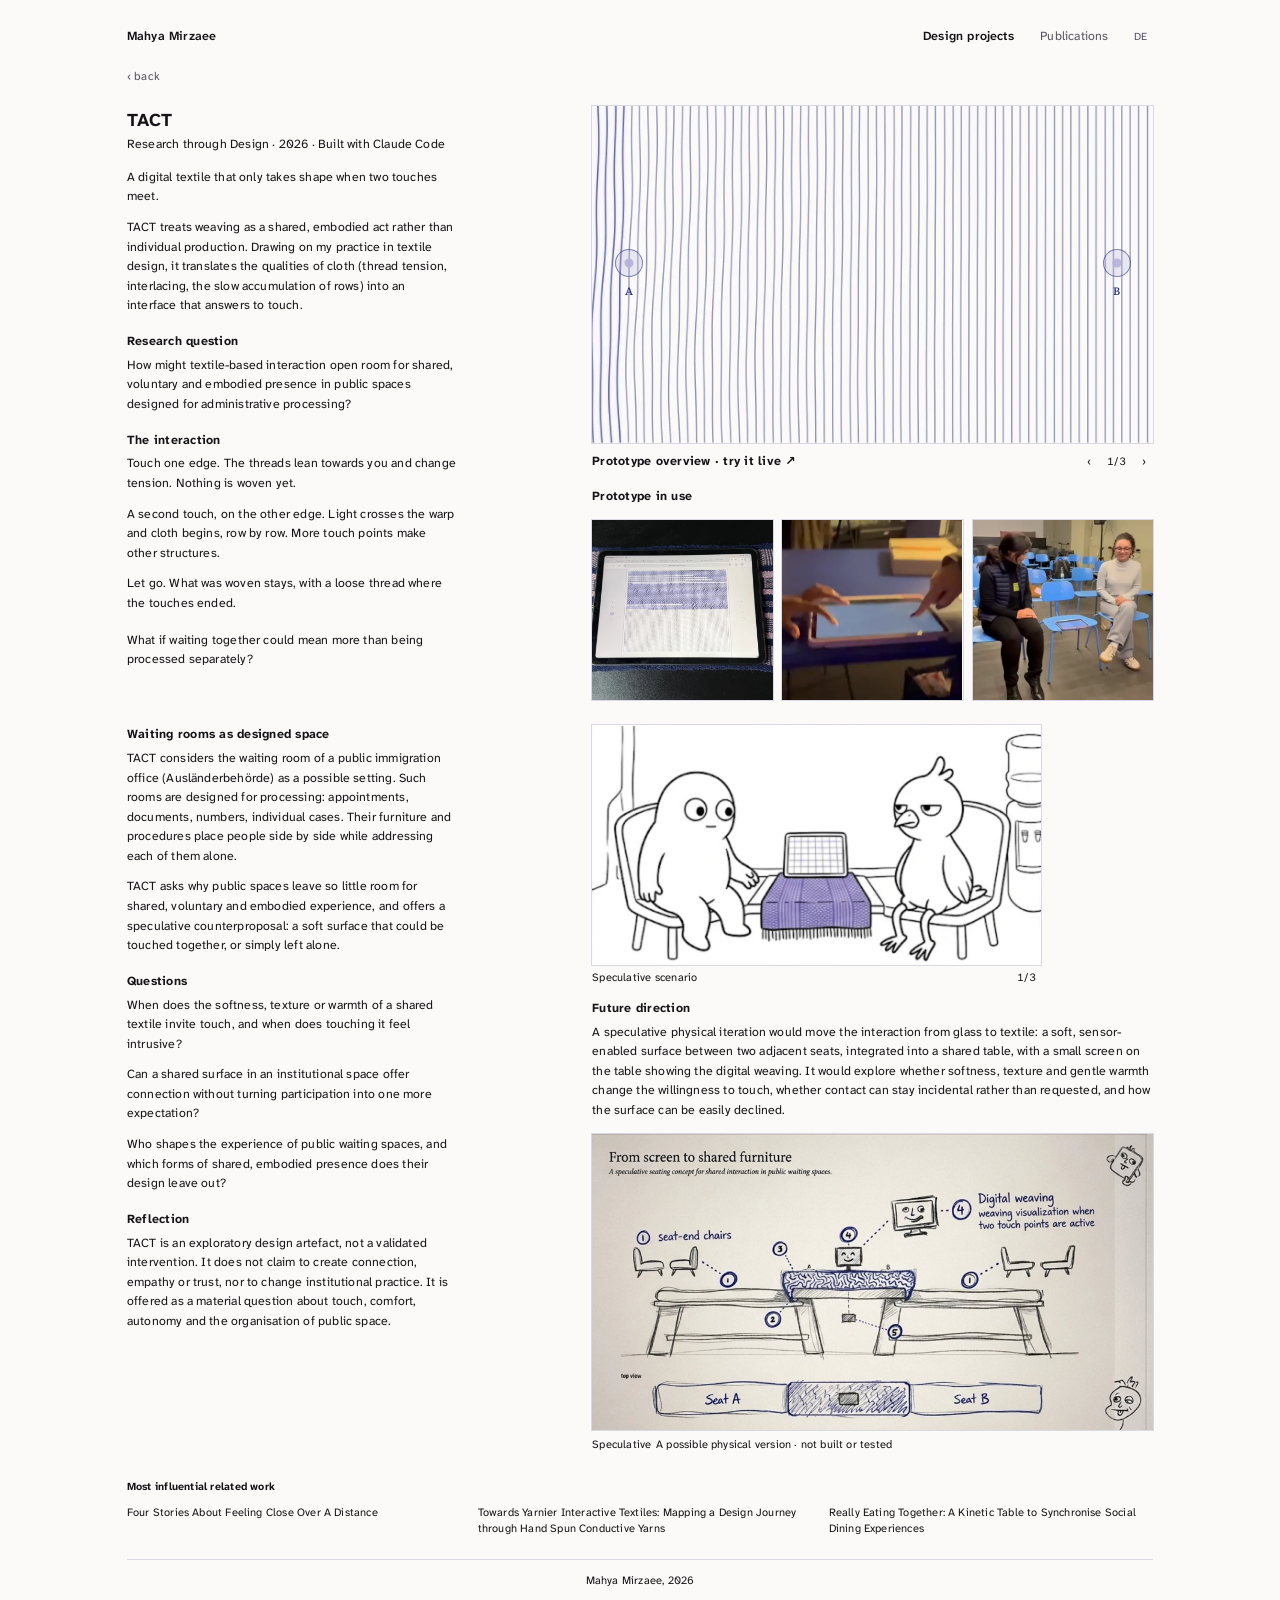
==== commit 9ab21e1d: "One font, one colour, no rules or numbers; three square clips side by side Removes the woven strips," ====
--- a/project.html
+++ b/project.html
@@ -7,7 +7,7 @@
   <meta name="description" content="TACT: a speculative HCI artefact. A digital textile that only takes shape when two touches meet, questioning how shared, voluntary and embodied experience might find room in institutional public spaces.">
   <meta name="theme-color" content="#fbfaf8">
   <link rel="icon" href="icon.svg" type="image/svg+xml">
-  <link rel="stylesheet" href="project.css?v=55">
+  <link rel="stylesheet" href="project.css?v=56">
 <style id="site-bar">
   /* same top bar as the portfolio (mahyamirzaee.github.io) */
   .site-bar { display: flex; flex-wrap: wrap; align-items: baseline; gap: 12px 24px; padding: 4px 0 26px; font-family: "Atkinson Hyperlegible Next", system-ui, sans-serif; }
@@ -45,7 +45,6 @@
     <div class="col">
       <h1 id="title">TACT</h1>
       <p class="sub">Research through Design · 2026 · Built with Claude Code</p>
-      <div class="thread" aria-hidden="true"></div>
 
       <p class="lead">A digital textile that only takes shape when two touches meet.</p>
       <p>TACT treats weaving as a shared, embodied act rather than individual production. Drawing on my practice in textile design, it translates the qualities of cloth (thread tension, interlacing, the slow accumulation of rows) into an interface that answers to touch.</p>
@@ -54,26 +53,20 @@
       <p class="rq">How might textile-based interaction open room for shared, voluntary and embodied presence in public spaces designed for administrative processing?</p>
 
       <h2>The interaction</h2>
-      <ol class="stages">
-        <li>
-          <span><b>01 · One touch.</b> The threads respond: they lean towards the touch and change tension. Nothing is woven.</span>
-        </li>
-        <li>
-          <span><b>02 · Two touches.</b> When two touch points are active at the same time, light travels through the warp and a hand-woven textile forms, row by row. More touch points produce other weave structures.</span>
-        </li>
-        <li>
-          <span><b>03 · Release.</b> The hand-woven structure remains, with a loose thread where the touches ended.</span>
-        </li>
-      </ol>
+      <p>Touch one edge. The threads lean towards you and change tension. Nothing is woven yet.</p>
+      <p>A second touch, on the other edge. Light crosses the warp and cloth begins, row by row. More touch points make other structures.</p>
+      <p>Let go. What was woven stays, with a loose thread where the touches ended.</p>
+
+      <p class="ask">What if waiting together could mean more than being processed separately?</p>
 
     </div>
 
     <div class="cluster">
       <figure>
         <div class="frame r32 slides seq" id="slides" data-group="overview" data-slide="0" aria-roledescription="slideshow" aria-label="Screen captures of the digital prototype">
-          <img class="slide on" src="img/loom-1-presence.webp" alt="Warp threads leaning towards the left edge where one touch is placed; nothing is woven." data-caption="01 · One touch. The threads lean towards it and change tension. Nothing is woven.">
-          <img class="slide" src="img/loom-3-weaving.webp" alt="Lilac weft interlaced with indigo warp; a dark shuttle carries the newest row." data-caption="02 · Two touches. Light travels through the warp and a hand-woven textile forms, row by row." loading="lazy">
-          <img class="slide" src="img/loom-4-trace.webp" alt="The woven cloth remains after release; the last row stops part-way with a loose thread end." data-caption="03 · Release. The hand-woven structure remains, with a loose thread where the touches ended." loading="lazy">
+          <img class="slide on" src="img/loom-1-presence.webp" alt="Warp threads leaning towards the left edge where one touch is placed; nothing is woven." data-caption="One touch. The threads lean towards it and change tension. Nothing is woven.">
+          <img class="slide" src="img/loom-3-weaving.webp" alt="Lilac weft interlaced with indigo warp; a dark shuttle carries the newest row." data-caption="Two touches. Light travels through the warp and a hand-woven textile forms, row by row." loading="lazy">
+          <img class="slide" src="img/loom-4-trace.webp" alt="The woven cloth remains after release; the last row stops part-way with a loose thread end." data-caption="Release. The hand-woven structure remains, with a loose thread where the touches ended." loading="lazy">
           <!-- gentle invitation on the first slide: a quiet touch mark at each edge -->
           <span class="invite left" aria-hidden="true"><i></i><b>A</b></span>
           <span class="invite right" aria-hidden="true"><i></i><b>B</b></span>
@@ -90,23 +83,14 @@
       </figure>
 
       <h2 class="cluster-title">Prototype in use</h2>
-      <div class="mosaic" data-group="in-use">
-          <div class="tile zoomable seq t-swap" id="swap" data-cap="Prototype in use">
-            <img class="swap-item on" src="img/photo-textile-v2.webp" alt="The tablet running TACT on the handwoven prototype fabric: indigo and lilac stripes with fringed ends." loading="lazy">
-            <video class="swap-item" src="video/in-use-2.mp4" poster="video/poster-2.webp" autoplay muted loop playsinline preload="metadata" aria-label="Two hands, one from each side, touching the edges of the tablet on a table."></video>
-            <span class="tile-label" id="swap-label">Handwoven fabric</span>
-            <button class="zoom-btn" type="button" aria-label="Open large view">⤢</button>
-          </div>
+      <div class="mosaic row3" data-group="in-use">
+          <div class="tile zoomable t-fabric" id="swap" data-cap="Prototype in use"><img src="img/photo-textile-v2.webp" alt="The tablet running TACT on the handwoven prototype fabric: indigo and lilac stripes with fringed ends." loading="lazy"></div>
+          <div class="tile zoomable t-hands" id="use-hands" data-cap="Prototype in use"><video src="video/in-use-2.mp4" poster="video/poster-2.webp" autoplay muted loop playsinline preload="metadata" aria-label="Two hands, one from each side, touching the edges of the tablet on a table."></video></div>
           <div class="tile zoomable t-chairs" id="use-chairs" data-cap="Prototype in use"><video src="video/in-use-1.mp4" poster="video/poster-1.webp" autoplay muted loop playsinline preload="metadata" aria-label="Two people seated on waiting-room chairs touch the tablet placed on a chair between them."></video></div>
-          <div class="tile zoomable t-sofa" id="use-sofa" data-cap="Prototype in use"><video src="video/in-use-3.mp4" poster="video/poster-3.webp" autoplay muted loop playsinline preload="metadata" aria-label="Two people seated on a sofa rest a hand on the tablet lying between them."></video></div>
       </div>
     </div>
   </section>
 
-  <!-- ===== The central statement ===== -->
-  <section class="statement" aria-labelledby="statement-label">
-    <blockquote>What if waiting together could mean more than being processed separately?</blockquote>
-  </section>
 
   <!-- ===== Screen 2: context, questions, reflection, future direction ===== -->
   <section class="sheet" aria-labelledby="context">
@@ -116,11 +100,9 @@
       <p>TACT asks why public spaces leave so little room for shared, voluntary and embodied experience, and offers a speculative counterproposal: a soft surface that could be touched together, or simply left alone.</p>
 
       <h2>Questions</h2>
-      <ol class="qs">
-        <li><b>Materiality.</b> When might the softness, texture or warmth of a shared textile invite touch, and when does touching it feel intrusive or unwanted?</li>
-        <li><b>Power and participation.</b> Can a shared interface in an institutional space offer connection without turning participation into one more expectation?</li>
-        <li><b>Public space.</b> Who shapes the experience of public waiting spaces, and which forms of shared, embodied presence does their design leave out?</li>
-      </ol>
+      <p>When does the softness, texture or warmth of a shared textile invite touch, and when does touching it feel intrusive?</p>
+      <p>Can a shared surface in an institutional space offer connection without turning participation into one more expectation?</p>
+      <p>Who shapes the experience of public waiting spaces, and which forms of shared, embodied presence does their design leave out?</p>
 
       <h2>Reflection</h2>
       <p>TACT is an exploratory design artefact, not a validated intervention. It does not claim to create connection, empathy or trust, nor to change institutional practice. It is offered as a material question about touch, comfort, autonomy and the organisation of public space.</p>
@@ -153,7 +135,7 @@
     </div>
   </section>
   <section class="related related-wide" aria-labelledby="related-title">
-    <h2 class="cluster-title" id="related-title">Related work</h2>
+    <h2 class="cluster-title" id="related-title">Most influential related work</h2>
     <ol>
       <li><a href="https://doi.org/10.1145/2839462.2856523" target="_blank" rel="noopener">Four Stories About Feeling Close Over A Distance</a></li>
       <li><a href="https://doi.org/10.1145/3715336.3735441" target="_blank" rel="noopener">Towards Yarnier Interactive Textiles: Mapping a Design Journey through Hand Spun Conductive Yarns</a></li>
@@ -250,6 +232,7 @@
     var tile = document.getElementById("swap");
     if (!tile) return;
     var items = tile.querySelectorAll(".swap-item");
+    if (items.length < 2) return;
     var label = document.getElementById("swap-label");
     var i = 0, hovering = false, timer = null;
     var reduce = window.matchMedia("(prefers-reduced-motion: reduce)").matches;
@@ -392,7 +375,7 @@
 
     // Each picture gets its own address, so a link from a PDF opens the page
     // exactly at that picture and shows it large.
-    var pics = document.querySelectorAll("#slides, #swap, #use-chairs, #use-sofa, #scenario, #future-sketch");
+    var pics = document.querySelectorAll("#slides, #swap, #use-hands, #use-chairs, #scenario, #future-sketch");
     pics.forEach(function (el) {
       var a = document.createElement("a");
       a.className = "pic-link";
--- a/project.css
+++ b/project.css
@@ -730,3 +730,60 @@
 }
 /* each picture is wrapped in its own link; the wrapper must not affect the layout */
 .pic-link { display: contents; }
+
+/* ---------- One voice: a single font, one size, black, no decoration ---------- */
+.lead, .rq, .ask, .statement blockquote,
+.col h1, .col h2, .cluster-title,
+figcaption, .note, .small, .mosaic-caption, .over-cap,
+.g-item figcaption, .tile-label, .lb-cap,
+.related a, .related-wide li, .col .sub, .context-sub {
+  font-family: var(--text);
+  font-style: normal;
+  color: var(--ink);
+}
+.lead, .rq, .ask { font-size: inherit; line-height: inherit; }
+.lead { margin-bottom: 0.9em; }
+.rq { margin-bottom: 1em; }
+.ask { margin-top: 1.4em; }
+.col h1 { font-size: 22px; letter-spacing: 0.02em; }
+.col h2, .cluster-title { font-size: inherit; font-weight: 700; letter-spacing: 0.02em; }
+figcaption, .small, .mosaic-caption, .over-cap, .g-item figcaption, .lb-cap,
+.related-wide li, .slidebar, .count { font-size: 13.5px; }
+.note { font-size: inherit; letter-spacing: 0.02em; text-transform: none; margin-right: 0.4em; }
+.note.concept, .note.todo { color: var(--ink); }
+.try, .related a, .related-wide a { color: var(--ink); }
+.zoom-btn, .controls button, .lb-prev, .lb-next, .slidebar .count { color: var(--ink); }
+
+/* no rules, no numbering: the page carries itself */
+.sheet + .sheet { border-top: 0; padding-top: 0; margin-top: 30px; }
+.related-wide { border-top: 0; margin-top: 30px; padding-top: 0; }
+.related-wide li::before { content: none; }
+.related-wide li { padding-left: 0; }
+.related li { border-bottom: 0; }
+.thread { display: none; }
+
+/* ---------- The three clips, square and side by side ---------- */
+.cluster .mosaic.row3 {
+  position: static;
+  grid-auto-rows: auto;
+  display: grid;
+  grid-template-columns: repeat(3, 1fr);
+  gap: 12px;
+  aspect-ratio: auto;
+  margin-top: 8px;
+}
+.cluster .mosaic.row3 .tile {
+  grid-column: auto;
+  grid-row: auto;
+  position: static;
+  left: auto; right: auto; top: auto; bottom: auto;
+  width: auto;
+  margin: 0;
+  aspect-ratio: 1 / 1;
+}
+.cluster .mosaic.row3 .tile img,
+.cluster .mosaic.row3 .tile video { width: 100%; height: 100%; object-fit: cover; }
+@media (max-width: 760px) {
+  .cluster .mosaic.row3 { grid-template-columns: 1fr 1fr; }
+}
+.foot, .foot span, .lb-close { color: var(--ink); }
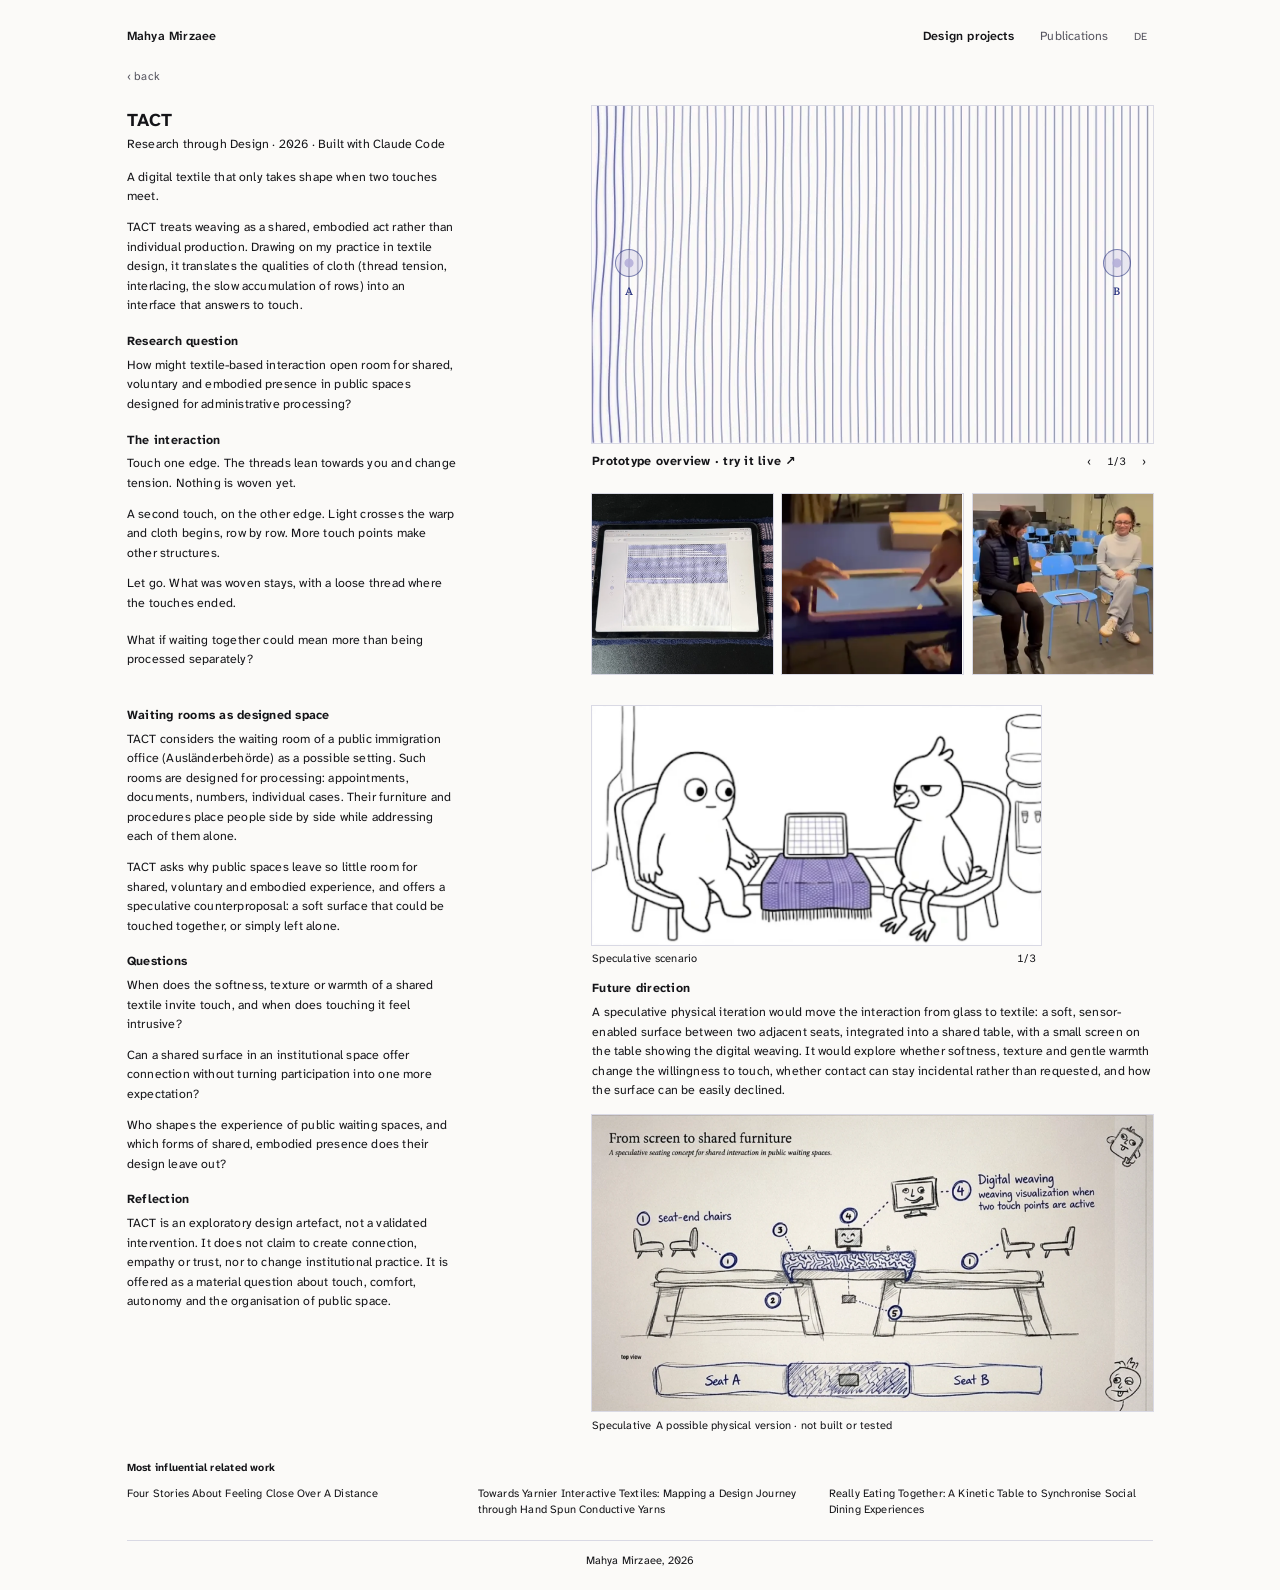
==== commit 0d2a1911: "One label for the whole prototype group: the clips follow the overview link Co-Authored-By: Claude O" ====
--- a/project.html
+++ b/project.html
@@ -82,7 +82,6 @@
         </div>
       </figure>
 
-      <h2 class="cluster-title">Prototype in use</h2>
       <div class="mosaic row3" data-group="in-use">
           <div class="tile zoomable t-fabric" id="swap" data-cap="Prototype in use"><img src="img/photo-textile-v2.webp" alt="The tablet running TACT on the handwoven prototype fabric: indigo and lilac stripes with fringed ends." loading="lazy"></div>
           <div class="tile zoomable t-hands" id="use-hands" data-cap="Prototype in use"><video src="video/in-use-2.mp4" poster="video/poster-2.webp" autoplay muted loop playsinline preload="metadata" aria-label="Two hands, one from each side, touching the edges of the tablet on a table."></video></div>
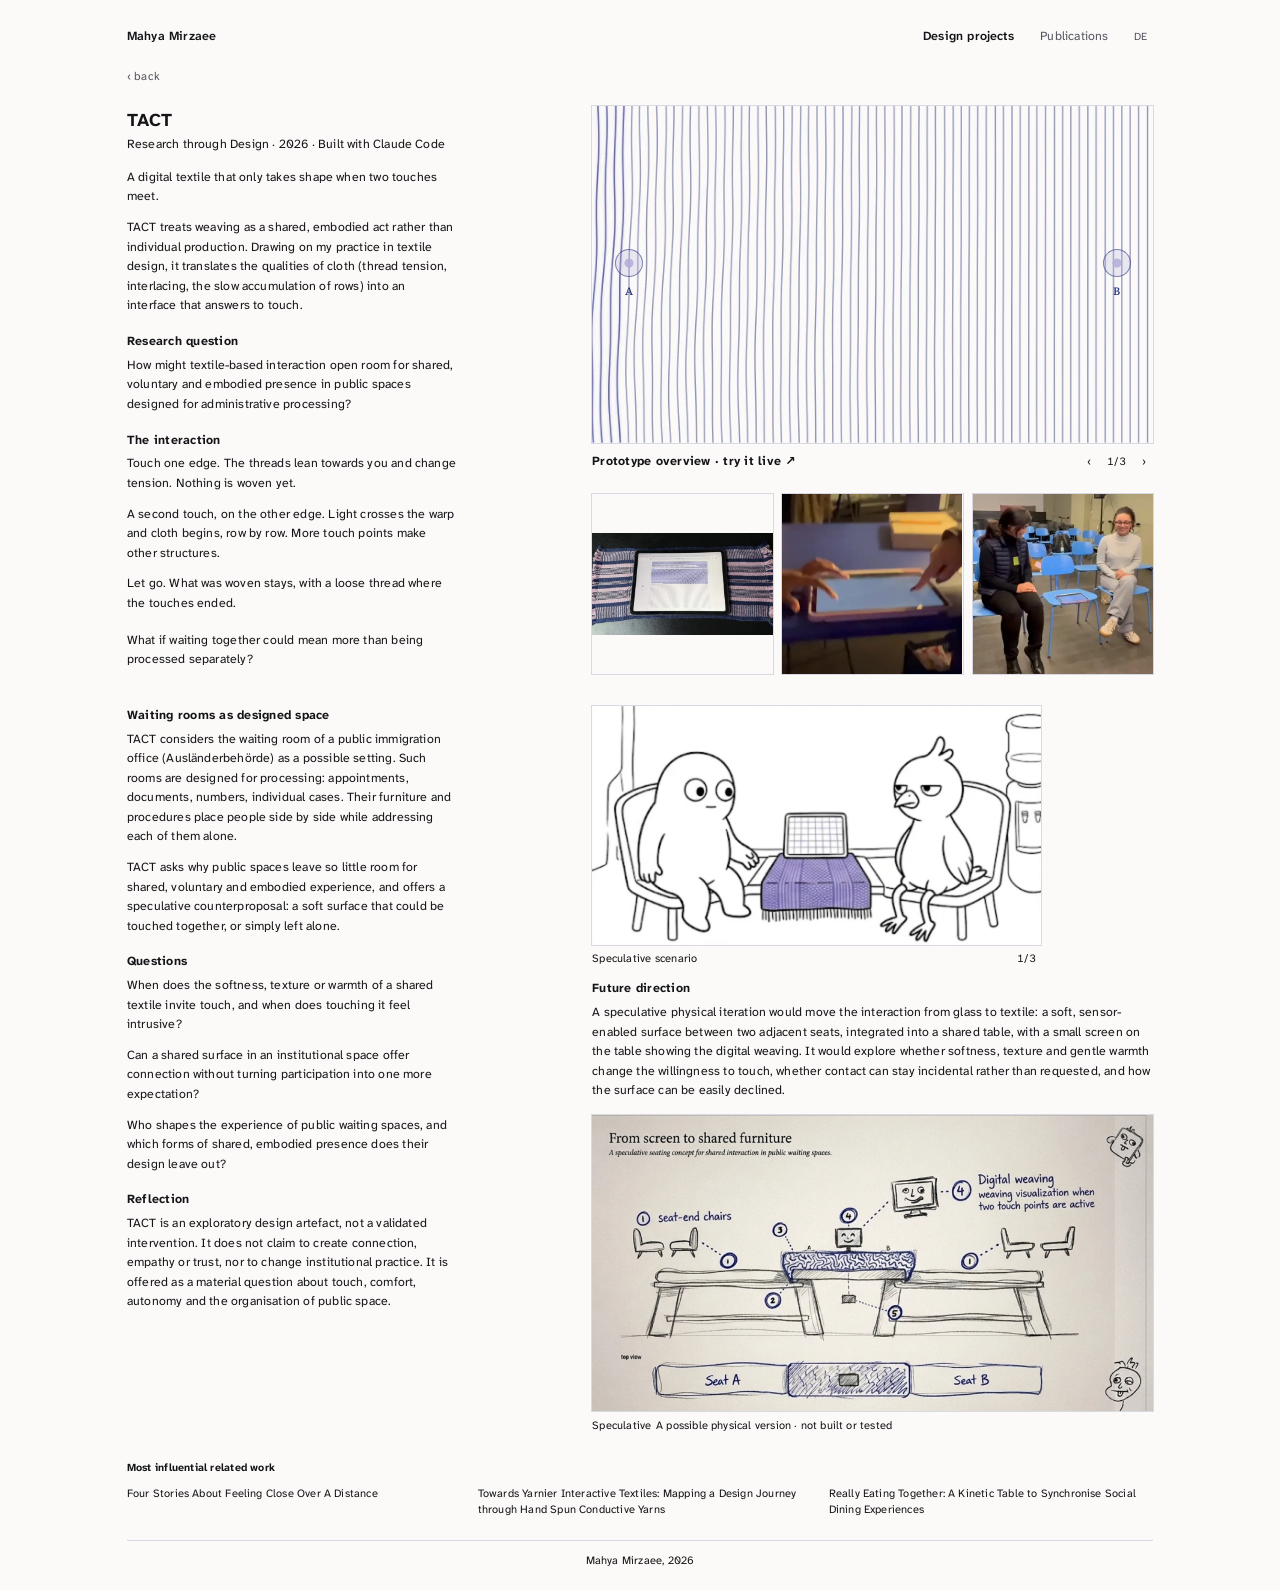
==== commit 3875a605: "The fabric picture shows the whole handwoven cloth, captioned Handwoven prototype Co-Authored-By: Cl" ====
--- a/project.html
+++ b/project.html
@@ -83,7 +83,7 @@
       </figure>
 
       <div class="mosaic row3" data-group="in-use">
-          <div class="tile zoomable t-fabric" id="swap" data-cap="Prototype in use"><img src="img/photo-textile-v2.webp" alt="The tablet running TACT on the handwoven prototype fabric: indigo and lilac stripes with fringed ends." loading="lazy"></div>
+          <div class="tile zoomable t-fabric" id="swap" data-cap="Handwoven prototype"><img src="img/photo-textile-v2.webp" alt="The tablet running TACT on the handwoven prototype fabric: indigo and lilac stripes with fringed ends." loading="lazy"></div>
           <div class="tile zoomable t-hands" id="use-hands" data-cap="Prototype in use"><video src="video/in-use-2.mp4" poster="video/poster-2.webp" autoplay muted loop playsinline preload="metadata" aria-label="Two hands, one from each side, touching the edges of the tablet on a table."></video></div>
           <div class="tile zoomable t-chairs" id="use-chairs" data-cap="Prototype in use"><video src="video/in-use-1.mp4" poster="video/poster-1.webp" autoplay muted loop playsinline preload="metadata" aria-label="Two people seated on waiting-room chairs touch the tablet placed on a chair between them."></video></div>
       </div>
--- a/project.css
+++ b/project.css
@@ -787,3 +787,6 @@
   .cluster .mosaic.row3 { grid-template-columns: 1fr 1fr; }
 }
 .foot, .foot span, .lb-close { color: var(--ink); }
+/* the handwoven cloth: the whole photo, not a centre crop of the tablet */
+.cluster .mosaic.row3 .t-fabric { background: var(--paper); }
+.cluster .mosaic.row3 .t-fabric img { object-fit: contain; }
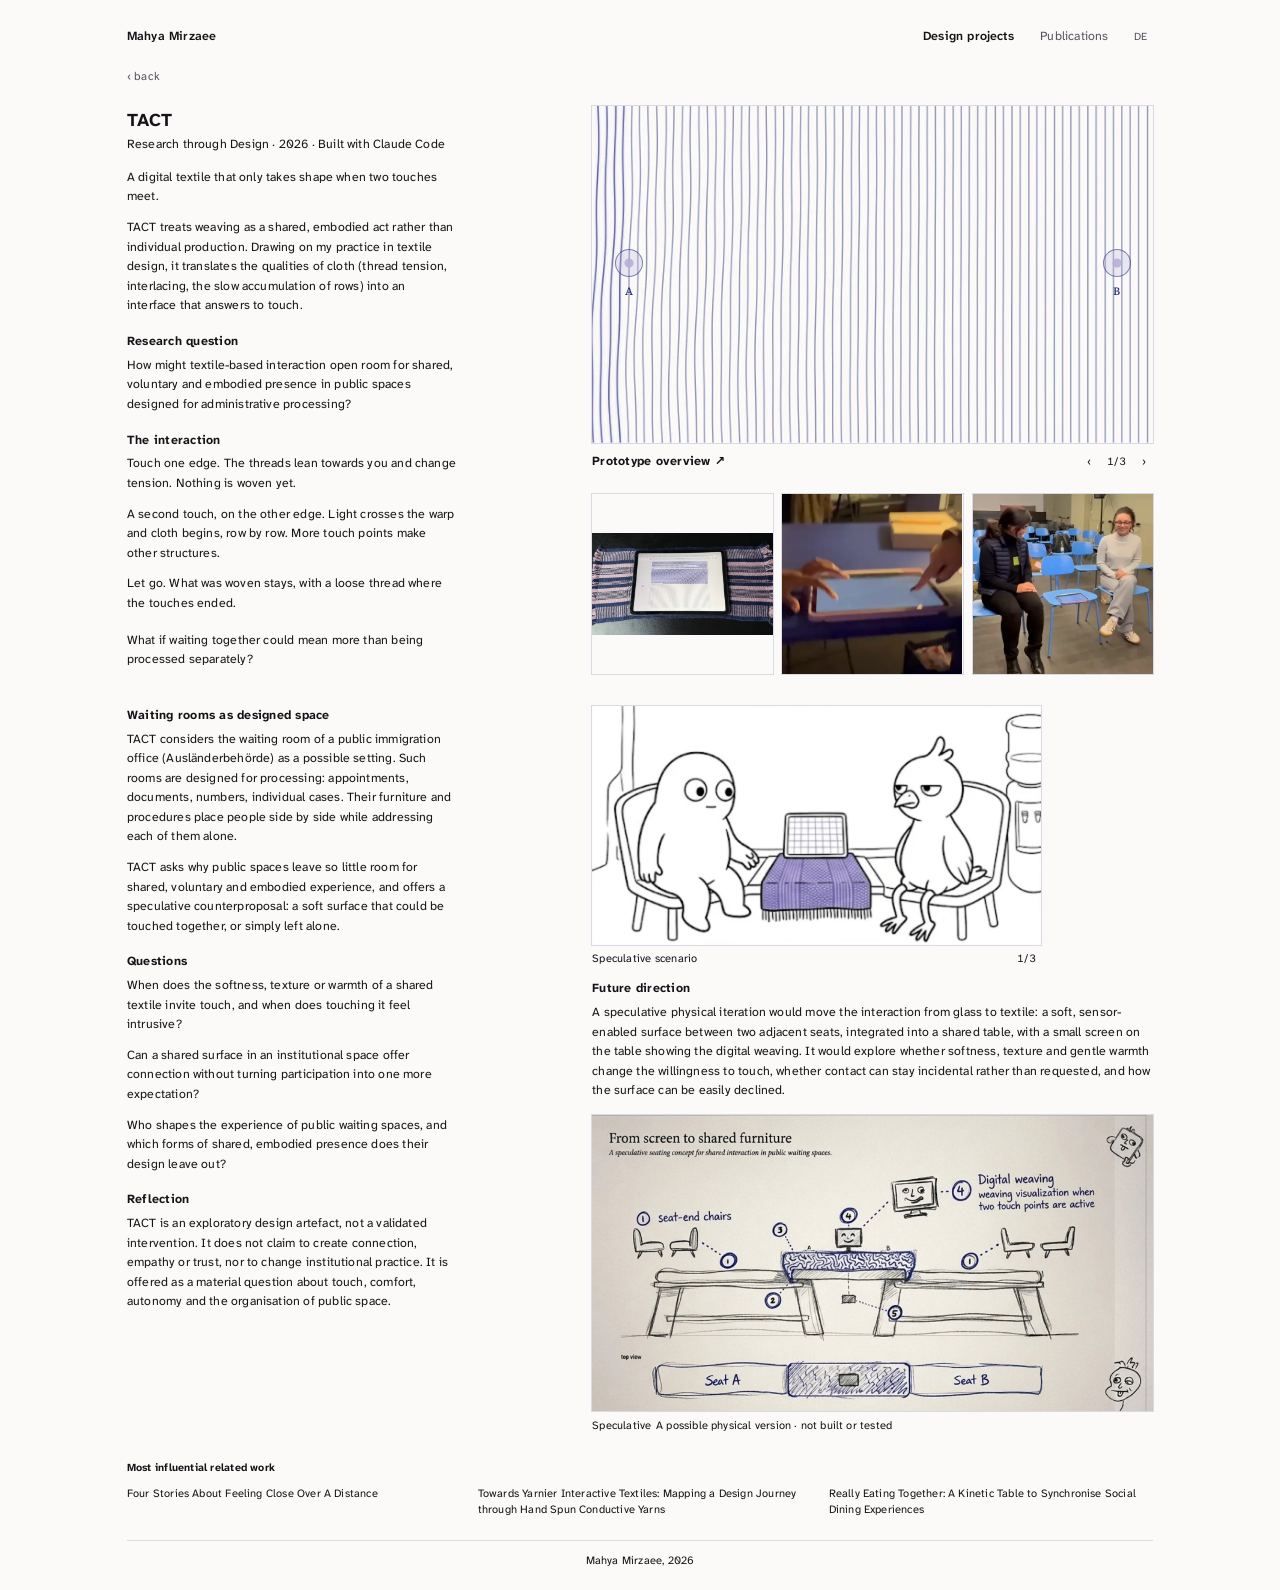
==== commit 0c4b3229: "The overview link reads Prototype overview Co-Authored-By: Claude Opus 5 <noreply@anthropic.com>" ====
--- a/project.html
+++ b/project.html
@@ -73,7 +73,7 @@
           <button class="zoom-btn" type="button" aria-label="Open large view">⤢</button>
         </div>
         <div class="slidebar">
-          <a class="try" href="./?mode=exhibition&amp;demo=1" target="_blank" rel="noopener">Prototype overview · try it live ↗</a>
+          <a class="try" href="./?mode=exhibition&amp;demo=1" target="_blank" rel="noopener">Prototype overview ↗</a>
           <div class="controls">
             <button type="button" id="slide-prev" aria-label="Previous image">‹</button>
             <span class="count" id="slide-count">1/3</span>
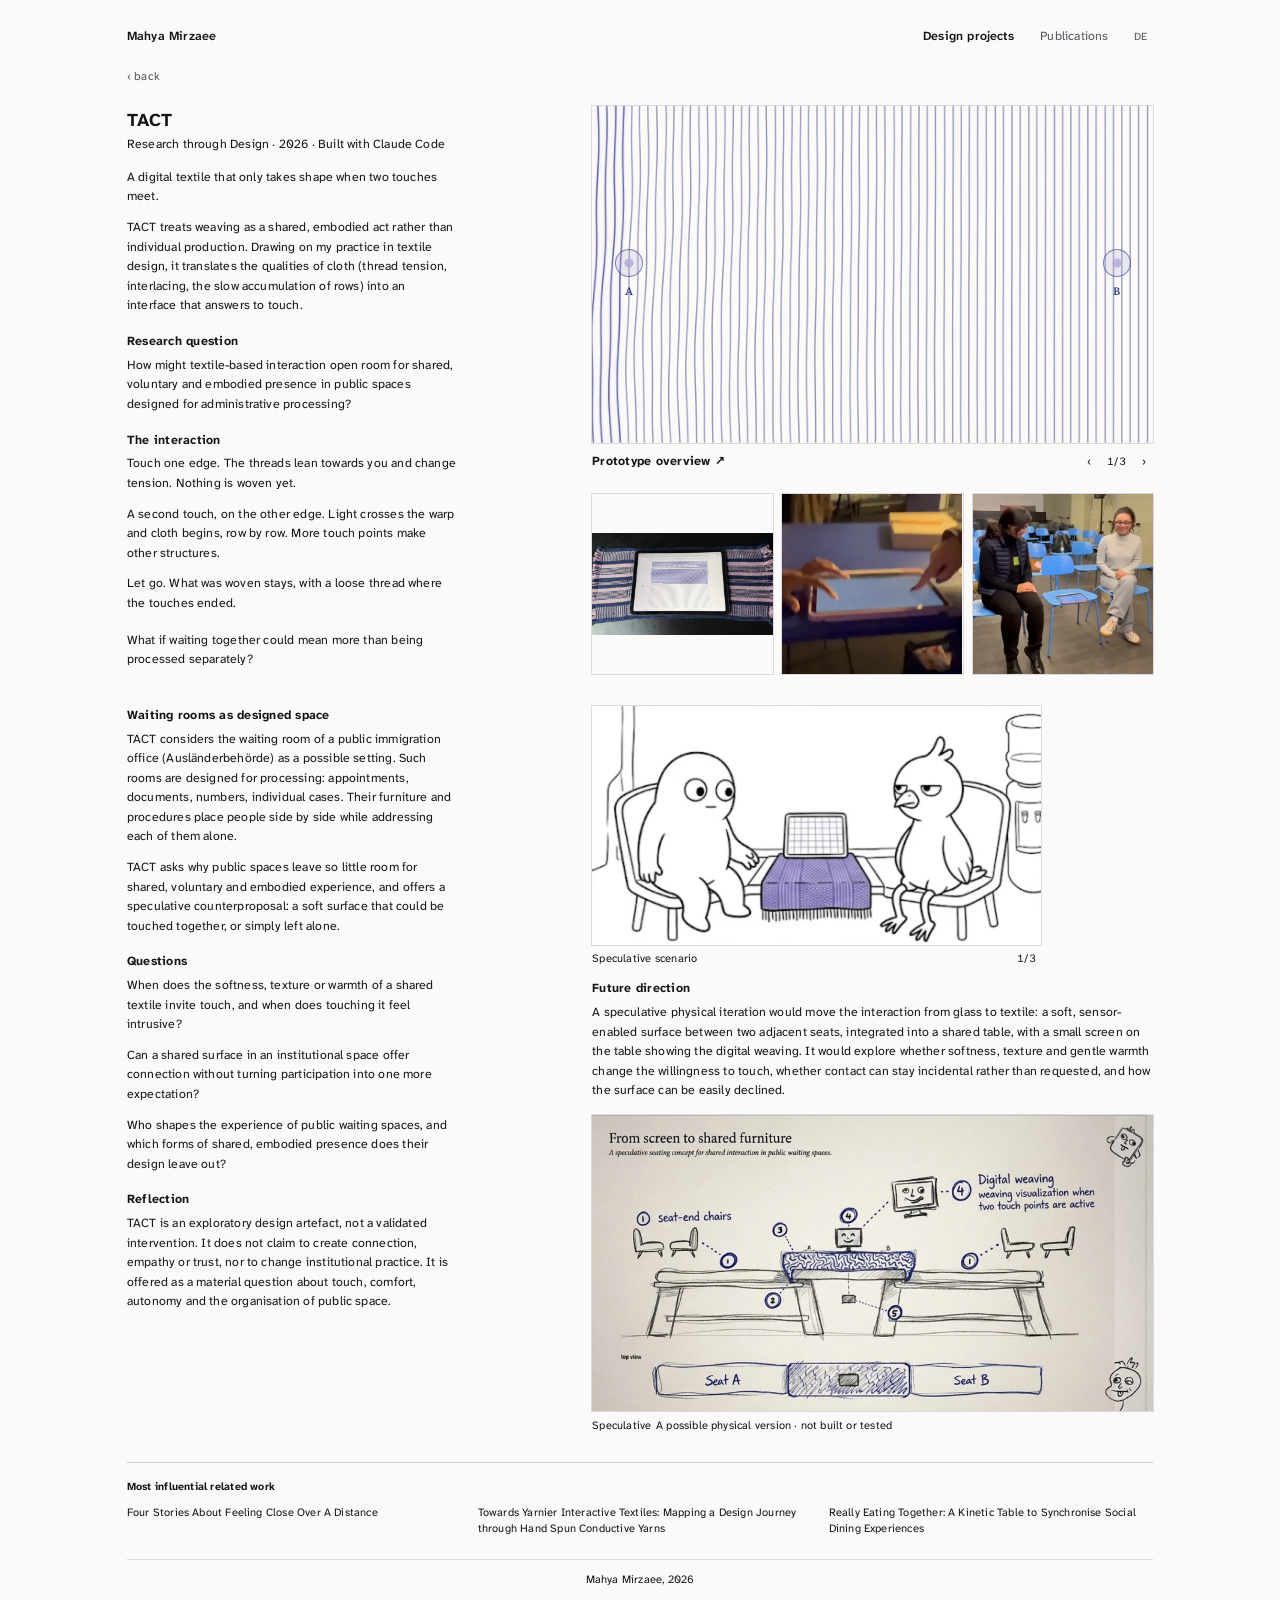
==== commit 572a87ae: "A quiet rule above the reading list, as on the other project pages Co-Authored-By: Claude Opus 5 <no" ====
--- a/project.html
+++ b/project.html
@@ -7,7 +7,7 @@
   <meta name="description" content="TACT: a speculative HCI artefact. A digital textile that only takes shape when two touches meet, questioning how shared, voluntary and embodied experience might find room in institutional public spaces.">
   <meta name="theme-color" content="#fbfaf8">
   <link rel="icon" href="icon.svg" type="image/svg+xml">
-  <link rel="stylesheet" href="project.css?v=56">
+  <link rel="stylesheet" href="project.css?v=57">
 <style id="site-bar">
   /* same top bar as the portfolio (mahyamirzaee.github.io) */
   .site-bar { display: flex; flex-wrap: wrap; align-items: baseline; gap: 12px 24px; padding: 4px 0 26px; font-family: "Atkinson Hyperlegible Next", system-ui, sans-serif; }
--- a/project.css
+++ b/project.css
@@ -790,3 +790,5 @@
 /* the handwoven cloth: the whole photo, not a centre crop of the tablet */
 .cluster .mosaic.row3 .t-fabric { background: var(--paper); }
 .cluster .mosaic.row3 .t-fabric img { object-fit: contain; }
+/* a quiet rule above the reading list, as on the other project pages */
+.related-wide { border-top: 1px solid rgba(20, 20, 24, 0.18); margin-top: 34px; padding-top: 18px; }
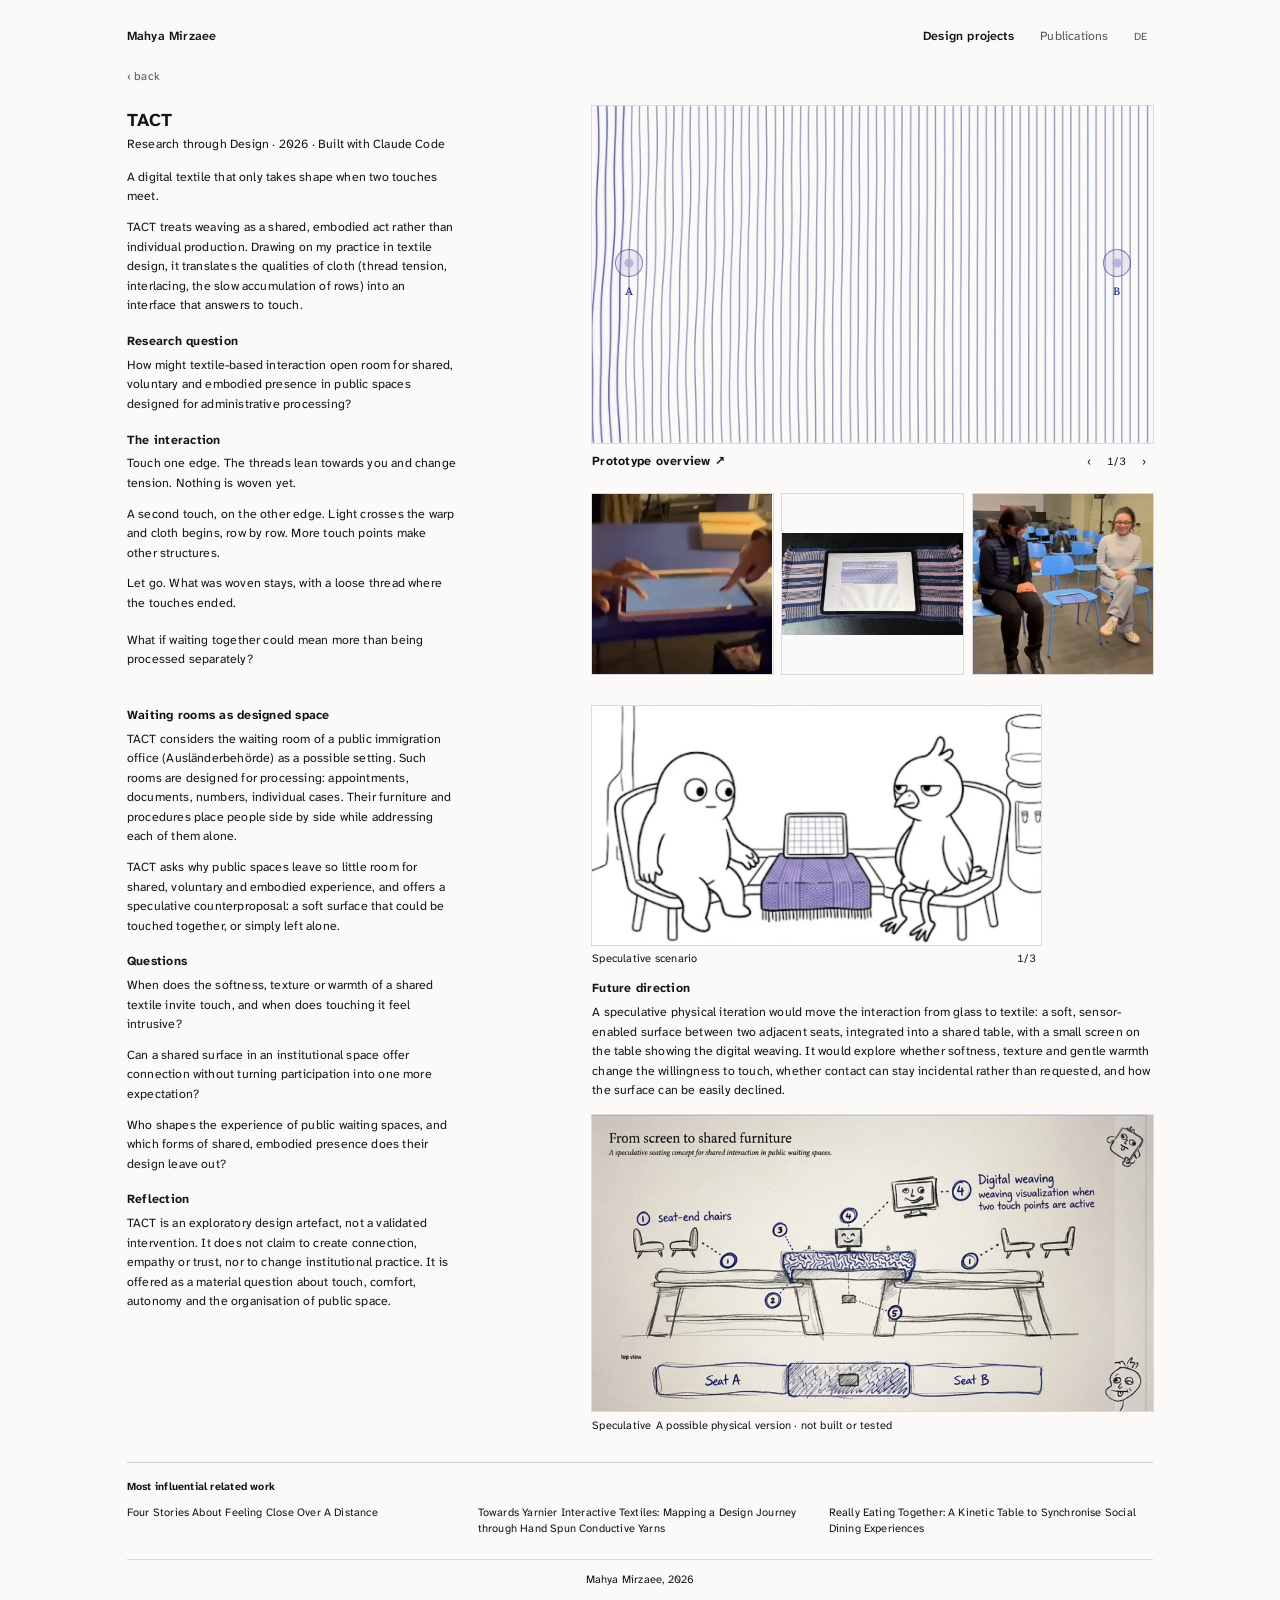
==== commit 41a3a835: "The handwoven photo sits between the two clips Co-Authored-By: Claude Opus 5 <noreply@anthropic.com>" ====
--- a/project.html
+++ b/project.html
@@ -83,8 +83,8 @@
       </figure>
 
       <div class="mosaic row3" data-group="in-use">
+          <div class="tile zoomable t-hands" id="use-hands" data-cap="Prototype in use"><video src="video/in-use-2.mp4" poster="video/poster-2.webp" autoplay muted loop playsinline preload="metadata" aria-label="Two hands, one from each side, touching the edges of the tablet on a table."></video></div>
           <div class="tile zoomable t-fabric" id="swap" data-cap="Handwoven prototype"><img src="img/photo-textile-v2.webp" alt="The tablet running TACT on the handwoven prototype fabric: indigo and lilac stripes with fringed ends." loading="lazy"></div>
-          <div class="tile zoomable t-hands" id="use-hands" data-cap="Prototype in use"><video src="video/in-use-2.mp4" poster="video/poster-2.webp" autoplay muted loop playsinline preload="metadata" aria-label="Two hands, one from each side, touching the edges of the tablet on a table."></video></div>
           <div class="tile zoomable t-chairs" id="use-chairs" data-cap="Prototype in use"><video src="video/in-use-1.mp4" poster="video/poster-1.webp" autoplay muted loop playsinline preload="metadata" aria-label="Two people seated on waiting-room chairs touch the tablet placed on a chair between them."></video></div>
       </div>
     </div>
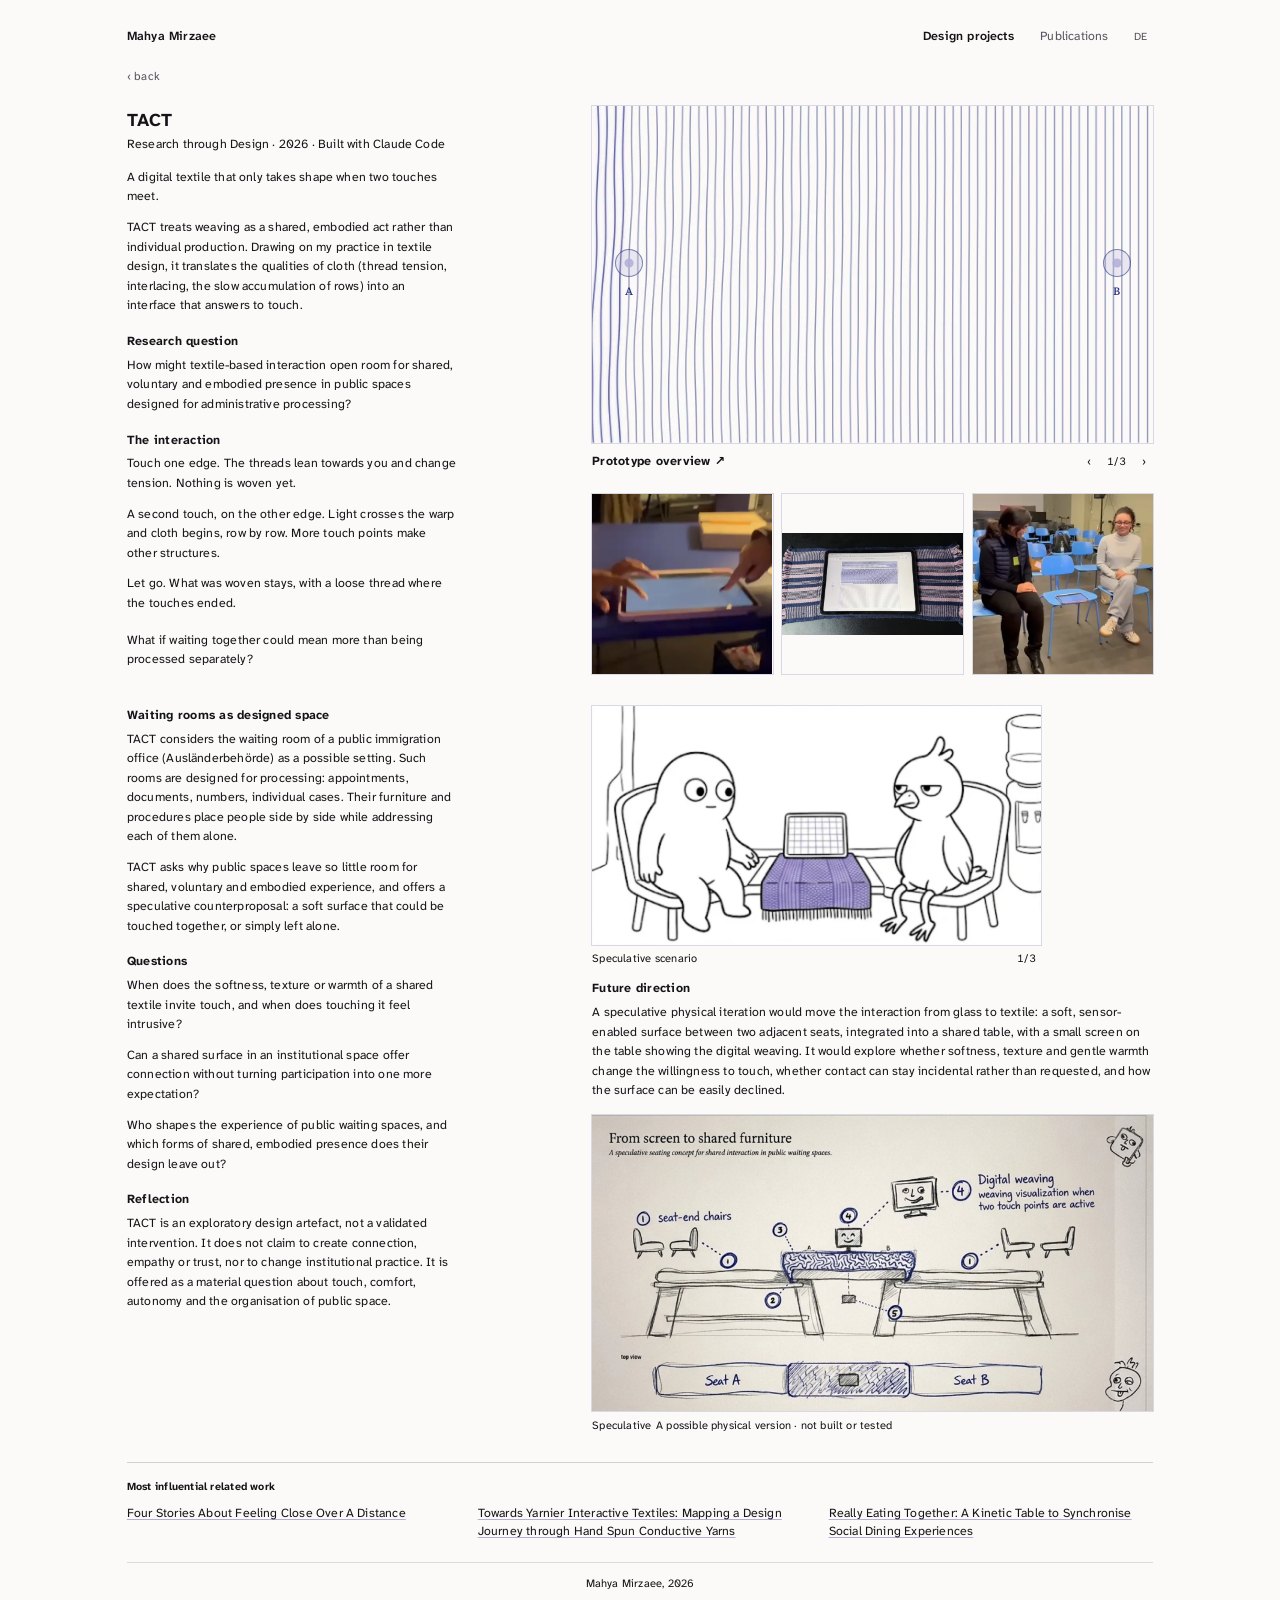
==== commit bfcb0f15: "One underlined style for all reference links Co-Authored-By: Claude Opus 5.5 <noreply@anthropic.com>" ====
--- a/project.html
+++ b/project.html
@@ -21,6 +21,9 @@
   .top { font-size: 14px; }
   .top a { color: #55545f; text-decoration: none; }
   .top a:hover { color: #141418; text-decoration: underline; }
+  /* one look for every reference link (Most influential related work) */
+  .related li a { color: #141418; font-size: 15px; line-height: 1.45; text-decoration: underline; text-decoration-color: #b3add8; text-decoration-thickness: 1px; text-underline-offset: 0.2em; }
+  .related li a:hover { color: #26307f; text-decoration-color: #26307f; }
   @media (max-width: 640px) { .site-bar .sb-name { width: 100%; } }
 </style>
 </head>
